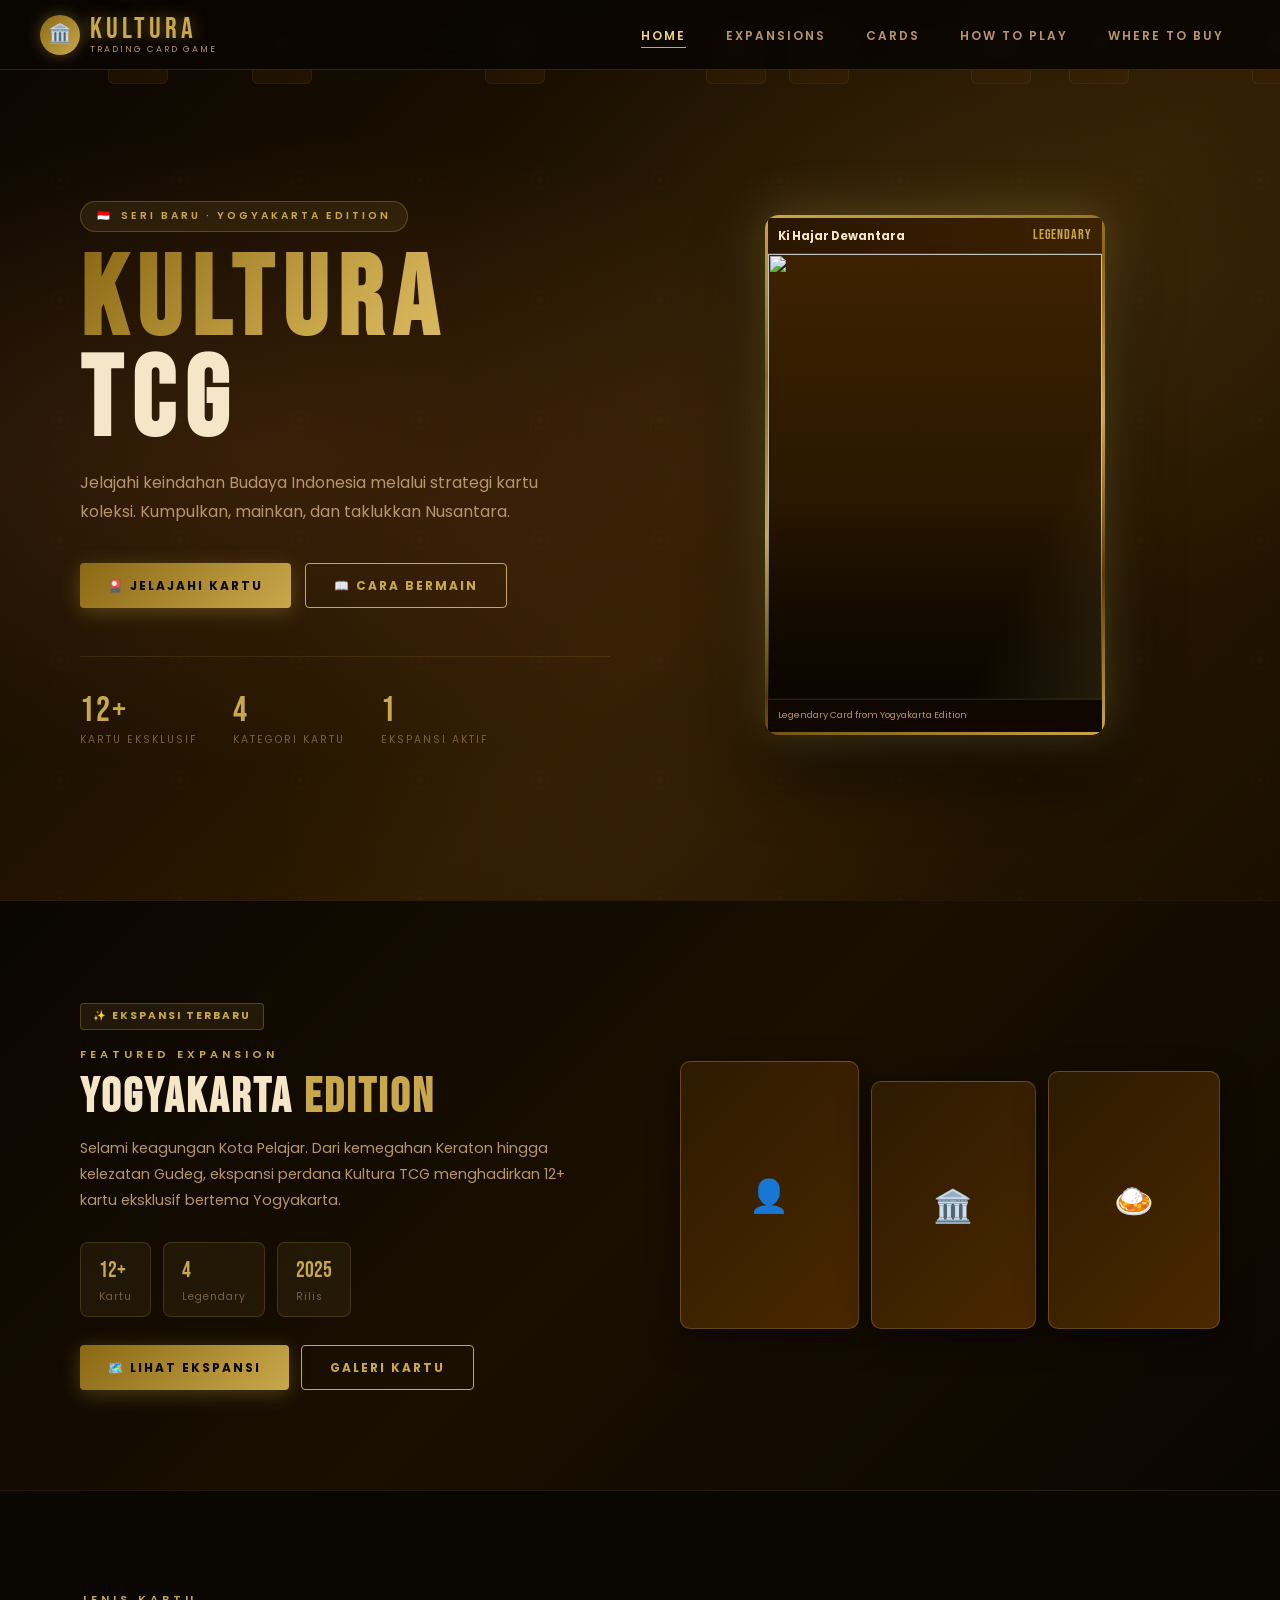
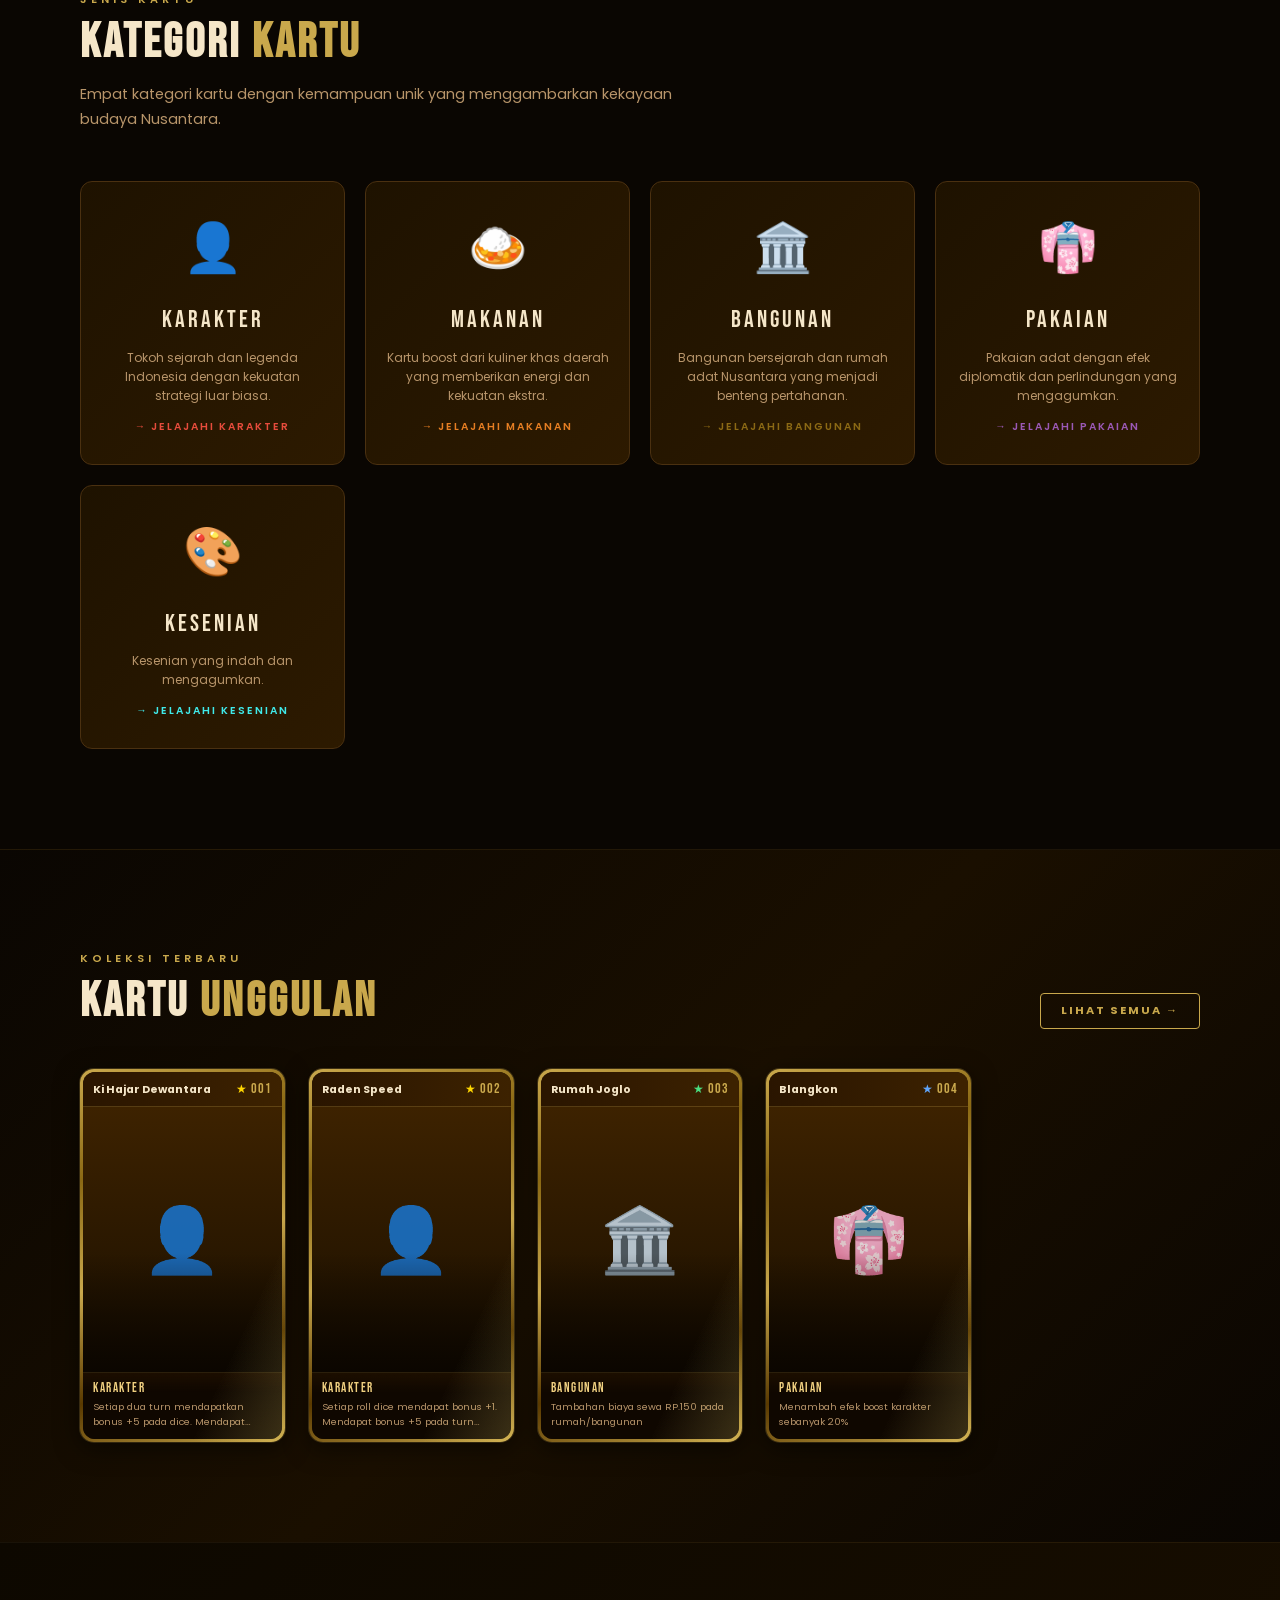
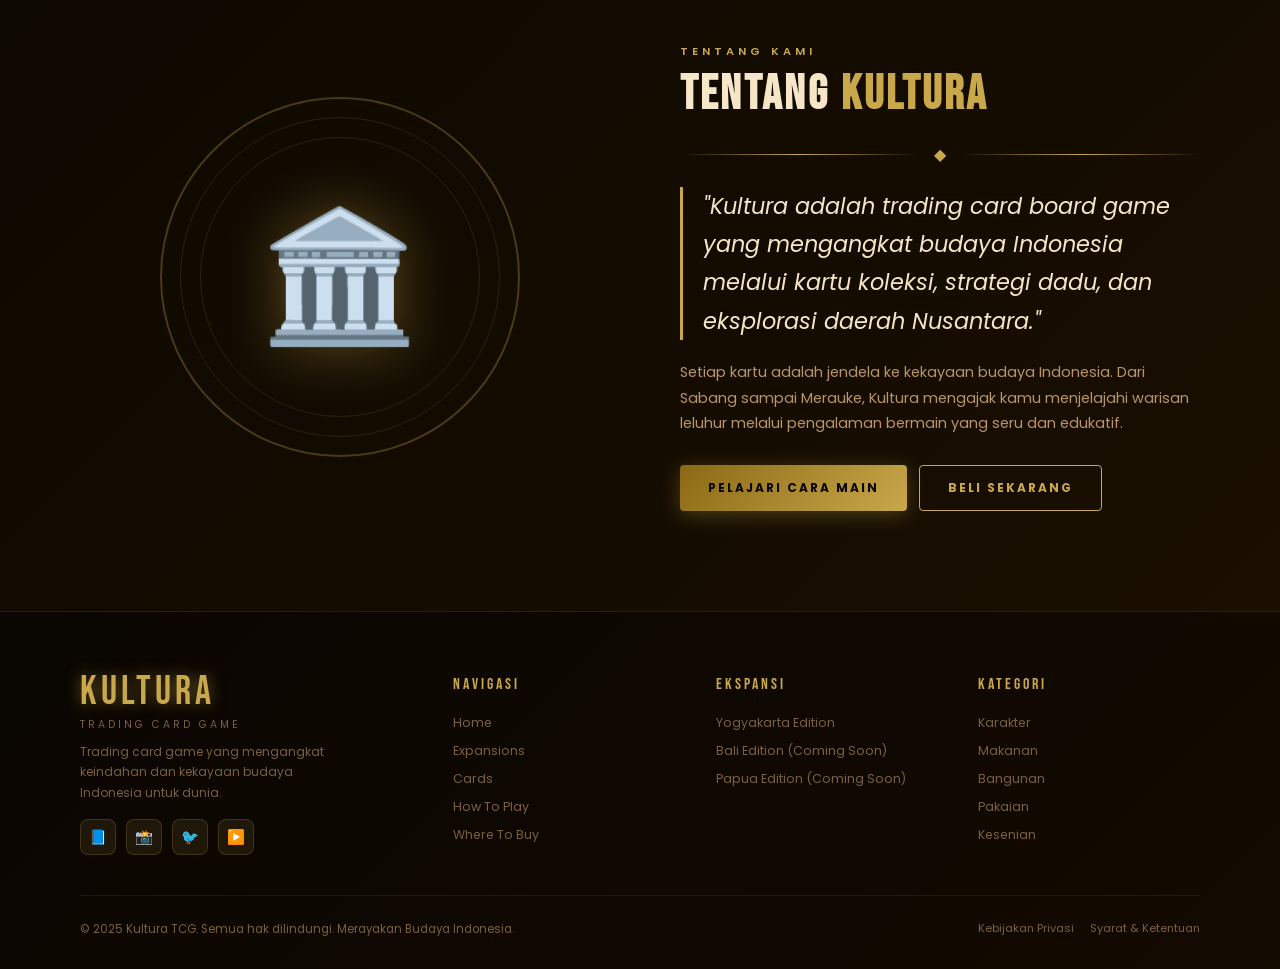
==== index.html @ 32714355 "Add files via upload" ====
<!DOCTYPE html>
<html lang="id">
<head>
  <meta charset="UTF-8">
  <meta name="viewport" content="width=device-width, initial-scale=1.0">
  <title>Kultura TCG - Jelajahi Budaya Indonesia Melalui Kartu</title>
  <link rel="stylesheet" href="style.css">
  <link rel="preconnect" href="https://fonts.googleapis.com">
  <link href="https://fonts.googleapis.com/css2?family=Poppins:wght@300;400;500;600;700&family=Bebas+Neue&family=Cinzel:wght@400;600;700&display=swap" rel="stylesheet">
</head>
<body>

<!-- Loading Screen -->
<div id="loading-screen">
  <div class="loading-logo">KULTURA</div>
  <div class="loading-subtitle">Trading Card Game</div>
  <div class="loading-bar-wrap"><div class="loading-bar"></div></div>
</div>

<!-- Navbar -->
<nav class="navbar">
  <a href="index.html" class="nav-logo">
    <div class="nav-logo-icon">🏛️</div>
    <div>
      <div class="nav-logo-text">KULTURA</div>
      <div class="nav-logo-sub">Trading Card Game</div>
    </div>
  </a>
  <ul class="nav-links">
    <li><a href="index.html" class="nav-link">Home</a></li>
    <li><a href="expansions.html" class="nav-link">Expansions</a></li>
    <li><a href="cards.html" class="nav-link">Cards</a></li>
    <li><a href="how-to-play.html" class="nav-link">How To Play</a></li>
    <li><a href="where-to-buy.html" class="nav-link">Where To Buy</a></li>
  </ul>
  <button class="nav-hamburger" aria-label="Menu">
    <span></span><span></span><span></span>
  </button>
</nav>

<!-- Mobile Nav -->
<nav class="nav-mobile">
  <a href="index.html" class="nav-link">Home</a>
  <a href="expansions.html" class="nav-link">Expansions</a>
  <a href="cards.html" class="nav-link">Cards</a>
  <a href="how-to-play.html" class="nav-link">How To Play</a>
  <a href="where-to-buy.html" class="nav-link">Where To Buy</a>
</nav>

<!-- ═══════════════════════════════ -->
<!-- HERO SECTION -->
<!-- ═══════════════════════════════ -->
<section class="hero">
  <div class="hero-bg">
    <div class="hero-bg-gradient"></div>
    <div class="hero-batik-overlay"></div>
    <div class="hero-particles"></div>
    <div class="floating-cards"></div>
  </div>

  <div class="hero-content">
    <!-- Left -->
    <div class="hero-left">
      <div class="hero-eyebrow">
        <span>🇮🇩</span> Seri Baru · Yogyakarta Edition
      </div>
      <h1 class="hero-title">
        <span class="highlight">KULTURA</span>
        TCG
      </h1>
      <p class="hero-subtitle">
        Jelajahi keindahan Budaya Indonesia melalui strategi kartu koleksi. Kumpulkan, mainkan, dan taklukkan Nusantara.
      </p>
      <div class="hero-buttons">
        <a href="cards.html" class="btn btn-primary">🎴 Jelajahi Kartu</a>
        <a href="how-to-play.html" class="btn btn-outline">📖 Cara Bermain</a>
      </div>
      <div class="hero-stats">
        <div>
          <div class="hero-stat-num">12+</div>
          <div class="hero-stat-label">Kartu Eksklusif</div>
        </div>
        <div>
          <div class="hero-stat-num">4</div>
          <div class="hero-stat-label">Kategori Kartu</div>
        </div>
        <div>
          <div class="hero-stat-num">1</div>
          <div class="hero-stat-label">Ekspansi Aktif</div>
        </div>
      </div>
    </div>

    <!-- Right - Featured Card -->
    <div class="hero-right">
      <div class="hero-card-showcase">
        <div class="hero-card-glow"></div>
        <div class="hero-card">
          <div class="hero-card-header">
            <span class="hero-card-name">Ki Hajar Dewantara</span>
            <span class="hero-card-rarity">Legendary</span>
          </div>
          <div class="hero-card-art">
            <img src="../assets/images/kihajar.png" alt="">
            <div class="holo-shine"></div>
          </div>
          <div class="hero-card-footer">
            <div class="hero-card-effect">Legendary Card from Yogyakarta Edition</div>
          </div>
        </div>
      </div>
    </div>
  </div>
</section>

<!-- ═══════════════════════════════ -->
<!-- FEATURED EXPANSION -->
<!-- ═══════════════════════════════ -->
<section class="section-full expansion-showcase">
  <div class="section-inner">
    <div class="expansion-inner">
      <div class="reveal">
        <div class="expansion-badge">✨ Ekspansi Terbaru</div>
        <div class="section-label">Featured Expansion</div>
        <h2 class="section-title">Yogyakarta <span>Edition</span></h2>
        <p class="section-desc">
          Selami keagungan Kota Pelajar. Dari kemegahan Keraton hingga kelezatan Gudeg, ekspansi perdana Kultura TCG menghadirkan 12+ kartu eksklusif bertema Yogyakarta.
        </p>
        <div style="display:flex;gap:12px;margin-top:28px;flex-wrap:wrap;">
          <div style="background:rgba(201,168,76,0.08);border:1px solid rgba(201,168,76,0.2);border-radius:8px;padding:10px 18px;">
            <div style="font-size:1.4rem;font-family:'Bebas Neue',sans-serif;color:var(--gold);">12+</div>
            <div style="font-size:0.65rem;color:var(--text-muted);letter-spacing:1px">Kartu</div>
          </div>
          <div style="background:rgba(201,168,76,0.08);border:1px solid rgba(201,168,76,0.2);border-radius:8px;padding:10px 18px;">
            <div style="font-size:1.4rem;font-family:'Bebas Neue',sans-serif;color:var(--gold);">4</div>
            <div style="font-size:0.65rem;color:var(--text-muted);letter-spacing:1px">Legendary</div>
          </div>
          <div style="background:rgba(201,168,76,0.08);border:1px solid rgba(201,168,76,0.2);border-radius:8px;padding:10px 18px;">
            <div style="font-size:1.4rem;font-family:'Bebas Neue',sans-serif;color:var(--gold);">2025</div>
            <div style="font-size:0.65rem;color:var(--text-muted);letter-spacing:1px">Rilis</div>
          </div>
        </div>
        <div style="margin-top:28px;display:flex;gap:12px;">
          <a href="expansion-detail.html" class="btn btn-primary">🗺️ Lihat Ekspansi</a>
          <a href="cards.html" class="btn btn-outline">Galeri Kartu</a>
        </div>
      </div>

      <div class="expansion-preview reveal reveal-delay-2">
        <a href="card.html?id=KLT-YOG-001" class="exp-preview-card">👤</a>
        <a href="card.html?id=KLT-YOG-003" class="exp-preview-card">🏛️</a>
        <a href="card.html?id=KLT-YOG-002" class="exp-preview-card">🍛</a>
      </div>
    </div>
  </div>
</section>

<!-- ═══════════════════════════════ -->
<!-- CARD CATEGORIES -->
<!-- ═══════════════════════════════ -->
<section class="section">
  <div class="reveal">
    <div class="section-label">Jenis Kartu</div>
    <h2 class="section-title">Kategori <span>Kartu</span></h2>
    <p class="section-desc">Empat kategori kartu dengan kemampuan unik yang menggambarkan kekayaan budaya Nusantara.</p>
  </div>

  <div style="margin-top:48px;" class="categories-grid">
    <div class="category-card reveal reveal-delay-1" data-cat="Karakter">
      <span class="category-icon">👤</span>
      <div class="category-name">Karakter</div>
      <p class="category-desc">Tokoh sejarah dan legenda Indonesia dengan kekuatan strategi luar biasa.</p>
      <div class="category-count">→ Jelajahi Karakter</div>
    </div>
    <div class="category-card reveal reveal-delay-2" data-cat="Makanan">
      <span class="category-icon">🍛</span>
      <div class="category-name">Makanan</div>
      <p class="category-desc">Kartu boost dari kuliner khas daerah yang memberikan energi dan kekuatan ekstra.</p>
      <div class="category-count">→ Jelajahi Makanan</div>
    </div>
    <div class="category-card reveal reveal-delay-3" data-cat="Bangunan">
      <span class="category-icon">🏛️</span>
      <div class="category-name">Bangunan</div>
      <p class="category-desc">Bangunan bersejarah dan rumah adat Nusantara yang menjadi benteng pertahanan.</p>
      <div class="category-count">→ Jelajahi Bangunan</div>
    </div>
    <div class="category-card reveal reveal-delay-4" data-cat="Pakaian">
      <span class="category-icon">👘</span>
      <div class="category-name">Pakaian</div>
      <p class="category-desc">Pakaian adat dengan efek diplomatik dan perlindungan yang mengagumkan.</p>
      <div class="category-count">→ Jelajahi Pakaian</div>
    </div>
    <div class="category-card reveal reveal-delay-5" data-cat="Kesenian">
      <span class="category-icon">🎨</span>
      <div class="category-name">Kesenian</div>
      <p class="category-desc">Kesenian yang indah dan mengagumkan.</p>
      <div class="category-count">→ Jelajahi Kesenian</div>
    </div>
  </div>
</section>

<!-- ═══════════════════════════════ -->
<!-- PREVIEW CARDS -->
<!-- ═══════════════════════════════ -->
<section class="section-full" style="background:linear-gradient(135deg,#0A0602,#1A0F00,#0A0602);border-top:1px solid rgba(201,168,76,0.08);border-bottom:1px solid rgba(201,168,76,0.08);">
  <div class="section-inner">
    <div style="display:flex;justify-content:space-between;align-items:flex-end;margin-bottom:40px;">
      <div class="reveal">
        <div class="section-label">Koleksi Terbaru</div>
        <h2 class="section-title">Kartu <span>Unggulan</span></h2>
      </div>
      <a href="cards.html" class="btn btn-outline btn-sm reveal">Lihat Semua →</a>
    </div>
    <div id="home-preview-grid" class="cards-grid"></div>
  </div>
</section>

<!-- ═══════════════════════════════ -->
<!-- ABOUT KULTURA -->
<!-- ═══════════════════════════════ -->
<section class="section-full about-section">
  <div class="section-inner">
    <div class="about-inner">
      <div class="about-ornament reveal">
        <div class="ornament-frame">
          <div class="ornament-inner">🏛️</div>
        </div>
      </div>

      <div class="reveal reveal-delay-1">
        <div class="section-label">Tentang Kami</div>
        <h2 class="section-title">Tentang <span>Kultura</span></h2>
        <div class="gold-divider"><span class="gold-divider-icon">◆</span></div>
        <blockquote class="about-quote">
          "Kultura adalah trading card board game yang mengangkat budaya Indonesia melalui kartu koleksi, strategi dadu, dan eksplorasi daerah Nusantara."
        </blockquote>
        <p class="section-desc" style="margin-top:16px;">
          Setiap kartu adalah jendela ke kekayaan budaya Indonesia. Dari Sabang sampai Merauke, Kultura mengajak kamu menjelajahi warisan leluhur melalui pengalaman bermain yang seru dan edukatif.
        </p>
        <div style="margin-top:28px;display:flex;gap:12px;flex-wrap:wrap;">
          <a href="how-to-play.html" class="btn btn-primary">Pelajari Cara Main</a>
          <a href="where-to-buy.html" class="btn btn-outline">Beli Sekarang</a>
        </div>
      </div>
    </div>
  </div>
</section>

<!-- ═══════════════════════════════ -->
<!-- FOOTER -->
<!-- ═══════════════════════════════ -->
<footer class="footer">
  <div class="footer-grid">
    <div class="footer-brand">
      <div class="nav-logo-text">KULTURA</div>
      <div class="nav-logo-sub" style="letter-spacing:3px;color:var(--text-muted);font-size:0.65rem;">Trading Card Game</div>
      <p class="footer-tagline">Trading card game yang mengangkat keindahan dan kekayaan budaya Indonesia untuk dunia.</p>
      <div class="footer-social">
        <div class="social-btn">📘</div>
        <div class="social-btn">📸</div>
        <div class="social-btn">🐦</div>
        <div class="social-btn">▶️</div>
      </div>
    </div>

    <div>
      <div class="footer-col-title">Navigasi</div>
      <div class="footer-links">
        <a href="index.html">Home</a>
        <a href="expansions.html">Expansions</a>
        <a href="cards.html">Cards</a>
        <a href="how-to-play.html">How To Play</a>
        <a href="where-to-buy.html">Where To Buy</a>
      </div>
    </div>

    <div>
      <div class="footer-col-title">Ekspansi</div>
      <div class="footer-links">
        <a href="expansion-detail.html">Yogyakarta Edition</a>
        <a href="#">Bali Edition (Coming Soon)</a>
        <a href="#">Papua Edition (Coming Soon)</a>
      </div>
    </div>

    <div>
      <div class="footer-col-title">Kategori</div>
      <div class="footer-links">
        <a href="cards.html?cat=Karakter">Karakter</a>
        <a href="cards.html?cat=Makanan">Makanan</a>
        <a href="cards.html?cat=Bangunan">Bangunan</a>
        <a href="cards.html?cat=Pakaian">Pakaian</a>
        <a href="cards.html?cat=Kesenian">Kesenian</a>
      </div>
    </div>
  </div>

  <div class="footer-bottom">
    <span>© 2025 Kultura TCG. Semua hak dilindungi. Merayakan Budaya Indonesia.</span>
    <span style="display:flex;gap:16px;">
      <a href="#" style="color:var(--text-muted);font-size:0.7rem;">Kebijakan Privasi</a>
      <a href="#" style="color:var(--text-muted);font-size:0.7rem;">Syarat & Ketentuan</a>
    </span>
  </div>
</footer>

<script src="script.js"></script>
</body>
</html>
---- style.css ----
/* =============================================
   KULTURA TCG - Main Stylesheet
   Indonesian Cultural Trading Card Game
   ============================================= */

@import url('https://fonts.googleapis.com/css2?family=Poppins:wght@300;400;500;600;700&family=Bebas+Neue&family=Cinzel:wght@400;600;700&display=swap');

/* ── CSS Variables ── */
:root {
  --gold: #C9A84C;
  --gold-light: #F0D080;
  --gold-dark: #8B6914;
  --brown-dark: #1A0F00;
  --brown-mid: #2D1A00;
  --brown-warm: #3D2200;
  --orange-warm: #E07B39;
  --orange-glow: #FF9A3C;
  --beige: #F5E6C8;
  --beige-dark: #C8A87A;
  --black: #0A0602;
  --bronze: #8C5E2A;
  --text-primary: #F5E6C8;
  --text-secondary: #B8956A;
  --text-muted: #7A6040;
  --card-bg: #1E1200;
  --card-border: #4A3010;
  --rarity-legendary: #FFD700;
  --rarity-epic: #9B59B6;
  --rarity-rare: #3498DB;
  --rarity-uncommon: #2ECC71;
  --rarity-common: #95A5A6;
  --cat-karakter: #E74C3C;
  --cat-makanan: #E67E22;
  --cat-bangunan: #8B6914;
  --cat-pakaian: #9B59B6;
  --cat-kesenian: rgb(64, 235, 235);
  --navbar-height: 70px;
  --transition: 0.3s cubic-bezier(0.4, 0, 0.2, 1);
  --glow-gold: 0 0 20px rgba(201, 168, 76, 0.4), 0 0 40px rgba(201, 168, 76, 0.2);
  --shadow-deep: 0 20px 60px rgba(0, 0, 0, 0.8);
}

/* ── Reset & Base ── */
*, *::before, *::after { box-sizing: border-box; margin: 0; padding: 0; }

html {
  scroll-behavior: smooth;
  font-size: 16px;
}

body {
  font-family: 'Poppins', sans-serif;
  background-color: var(--black);
  color: var(--text-primary);
  overflow-x: hidden;
  line-height: 1.6;
}

body::before {
  content: '';
  position: fixed;
  top: 0; left: 0; right: 0; bottom: 0;
  background-image: url("data:image/svg+xml,%3Csvg xmlns='http://www.w3.org/2000/svg' width='80' height='80'%3E%3Cpath d='M0 40 Q20 20 40 40 Q60 60 80 40' fill='none' stroke='%234A3010' stroke-width='0.5' opacity='0.3'/%3E%3Cpath d='M0 0 Q20 20 40 0 Q60 -20 80 0' fill='none' stroke='%234A3010' stroke-width='0.5' opacity='0.3'/%3E%3Ccircle cx='40' cy='40' r='3' fill='%234A3010' opacity='0.2'/%3E%3Ccircle cx='0' cy='0' r='2' fill='%234A3010' opacity='0.2'/%3E%3Ccircle cx='80' cy='80' r='2' fill='%234A3010' opacity='0.2'/%3E%3C/svg%3E");
  pointer-events: none;
  z-index: 0;
  opacity: 0.4;
}

a { text-decoration: none; color: inherit; }
img { max-width: 100%; display: block; }
button { cursor: pointer; border: none; background: none; font-family: 'Poppins', sans-serif; }
ul { list-style: none; }

/* ── Loading Screen ── */
#loading-screen {
  position: fixed;
  top: 0; left: 0; width: 100%; height: 100%;
  background: var(--black);
  display: flex;
  flex-direction: column;
  align-items: center;
  justify-content: center;
  z-index: 9999;
  transition: opacity 0.5s ease, visibility 0.5s ease;
}

#loading-screen.hidden {
  opacity: 0;
  visibility: hidden;
}

.loading-logo {
  font-family: 'Bebas Neue', sans-serif;
  font-size: 4rem;
  color: var(--gold);
  letter-spacing: 8px;
  text-shadow: var(--glow-gold);
  animation: pulse-glow 1.5s ease-in-out infinite;
}

.loading-subtitle {
  font-size: 0.8rem;
  color: var(--text-secondary);
  letter-spacing: 4px;
  text-transform: uppercase;
  margin-top: 8px;
}

.loading-bar-wrap {
  width: 300px;
  height: 3px;
  background: var(--brown-warm);
  border-radius: 2px;
  margin-top: 30px;
  overflow: hidden;
}

.loading-bar {
  height: 100%;
  background: linear-gradient(90deg, var(--gold-dark), var(--gold), var(--gold-light));
  border-radius: 2px;
  animation: loading-fill 1.8s ease-out forwards;
}

@keyframes loading-fill {
  from { width: 0%; }
  to { width: 100%; }
}

@keyframes pulse-glow {
  0%, 100% { text-shadow: 0 0 20px rgba(201,168,76,0.4), 0 0 40px rgba(201,168,76,0.2); }
  50% { text-shadow: 0 0 30px rgba(201,168,76,0.7), 0 0 60px rgba(201,168,76,0.4), 0 0 80px rgba(201,168,76,0.2); }
}

/* ── Navbar ── */
.navbar {
  position: fixed;
  top: 0; left: 0; right: 0;
  height: var(--navbar-height);
  background: rgba(10, 6, 2, 0.92);
  backdrop-filter: blur(12px);
  -webkit-backdrop-filter: blur(12px);
  border-bottom: 1px solid rgba(201, 168, 76, 0.2);
  z-index: 1000;
  display: flex;
  align-items: center;
  justify-content: space-between;
  padding: 0 40px;
  transition: var(--transition);
}

.navbar.scrolled {
  background: rgba(10, 6, 2, 0.98);
  border-bottom-color: rgba(201, 168, 76, 0.4);
  box-shadow: 0 4px 30px rgba(0,0,0,0.5);
}

.nav-logo {
  display: flex;
  align-items: center;
  gap: 10px;
  text-decoration: none;
}

.nav-logo-text {
  font-family: 'Bebas Neue', sans-serif;
  font-size: 1.8rem;
  color: var(--gold);
  letter-spacing: 4px;
  text-shadow: 0 0 15px rgba(201,168,76,0.5);
  line-height: 1;
}

.nav-logo-sub {
  font-size: 0.55rem;
  color: var(--text-secondary);
  letter-spacing: 2px;
  text-transform: uppercase;
  line-height: 1;
}

.nav-logo-icon {
  width: 40px;
  height: 40px;
  background: linear-gradient(135deg, var(--gold-dark), var(--gold));
  border-radius: 50%;
  display: flex;
  align-items: center;
  justify-content: center;
  font-size: 1.2rem;
  box-shadow: 0 0 15px rgba(201,168,76,0.4);
}

.nav-links {
  display: flex;
  align-items: center;
  gap: 8px;
}

.nav-link {
  position: relative;
  padding: 8px 16px;
  font-size: 0.75rem;
  font-weight: 600;
  letter-spacing: 2px;
  text-transform: uppercase;
  color: var(--text-secondary);
  transition: color var(--transition);
  border-radius: 4px;
}

.nav-link::after {
  content: '';
  position: absolute;
  bottom: 4px;
  left: 16px;
  right: 16px;
  height: 1px;
  background: var(--gold);
  transform: scaleX(0);
  transition: transform var(--transition);
}

.nav-link:hover,
.nav-link.active {
  color: var(--gold-light);
}

.nav-link:hover::after,
.nav-link.active::after {
  transform: scaleX(1);
}

.nav-hamburger {
  display: none;
  flex-direction: column;
  gap: 5px;
  padding: 8px;
  cursor: pointer;
}

.nav-hamburger span {
  display: block;
  width: 24px;
  height: 2px;
  background: var(--gold);
  border-radius: 2px;
  transition: var(--transition);
}

.nav-hamburger.active span:nth-child(1) { transform: rotate(45deg) translate(5px, 5px); }
.nav-hamburger.active span:nth-child(2) { opacity: 0; transform: scaleX(0); }
.nav-hamburger.active span:nth-child(3) { transform: rotate(-45deg) translate(5px, -5px); }

.nav-mobile {
  display: none;
  position: fixed;
  top: var(--navbar-height);
  left: 0; right: 0;
  background: rgba(10, 6, 2, 0.98);
  border-bottom: 1px solid rgba(201,168,76,0.2);
  padding: 20px;
  flex-direction: column;
  gap: 4px;
  z-index: 999;
  transform: translateY(-10px);
  opacity: 0;
  transition: all 0.3s ease;
}

.nav-mobile.open {
  display: flex;
  transform: translateY(0);
  opacity: 1;
}

.nav-mobile .nav-link {
  padding: 12px 16px;
  font-size: 0.85rem;
  border-radius: 6px;
  border: 1px solid transparent;
}

.nav-mobile .nav-link:hover {
  background: rgba(201,168,76,0.1);
  border-color: rgba(201,168,76,0.2);
}

/* ── Gold Divider ── */
.gold-divider {
  display: flex;
  align-items: center;
  gap: 16px;
  margin: 20px 0;
}

.gold-divider::before,
.gold-divider::after {
  content: '';
  flex: 1;
  height: 1px;
  background: linear-gradient(90deg, transparent, var(--gold), transparent);
}

.gold-divider-icon {
  color: var(--gold);
  font-size: 1rem;
}

/* ── Section Titles ── */
.section-label {
  font-size: 0.7rem;
  font-weight: 600;
  letter-spacing: 4px;
  text-transform: uppercase;
  color: var(--gold);
  margin-bottom: 8px;
}

.section-title {
  font-family: 'Bebas Neue', sans-serif;
  font-size: 3rem;
  letter-spacing: 3px;
  color: var(--beige);
  line-height: 1.1;
}

.section-title span { color: var(--gold); }

.section-desc {
  font-size: 0.9rem;
  color: var(--text-secondary);
  max-width: 600px;
  margin-top: 12px;
  line-height: 1.8;
}

/* ── Buttons ── */
.btn {
  display: inline-flex;
  align-items: center;
  gap: 8px;
  padding: 12px 28px;
  font-size: 0.75rem;
  font-weight: 700;
  letter-spacing: 2px;
  text-transform: uppercase;
  border-radius: 4px;
  transition: all var(--transition);
  position: relative;
  overflow: hidden;
}

.btn::before {
  content: '';
  position: absolute;
  top: 0; left: -100%;
  width: 100%; height: 100%;
  background: linear-gradient(90deg, transparent, rgba(255,255,255,0.1), transparent);
  transition: left 0.4s ease;
}

.btn:hover::before { left: 100%; }

.btn-primary {
  background: linear-gradient(135deg, var(--gold-dark), var(--gold));
  color: var(--black);
  box-shadow: 0 4px 20px rgba(201,168,76,0.3);
}

.btn-primary:hover {
  transform: translateY(-2px);
  box-shadow: 0 8px 30px rgba(201,168,76,0.5);
  background: linear-gradient(135deg, var(--gold), var(--gold-light));
}

.btn-outline {
  background: transparent;
  color: var(--gold);
  border: 1px solid var(--gold);
}

.btn-outline:hover {
  background: rgba(201,168,76,0.1);
  transform: translateY(-2px);
  box-shadow: 0 4px 20px rgba(201,168,76,0.2);
}

.btn-sm {
  padding: 8px 20px;
  font-size: 0.7rem;
}

/* ── Hero Section ── */
.hero {
  position: relative;
  min-height: 100vh;
  display: flex;
  align-items: center;
  overflow: hidden;
  background: linear-gradient(135deg, #0A0602 0%, #1A0F00 30%, #2D1A00 60%, #1A0F00 100%);
}

.hero-bg {
  position: absolute;
  inset: 0;
  overflow: hidden;
}

.hero-bg-gradient {
  position: absolute;
  inset: 0;
  background:
    radial-gradient(ellipse at 20% 50%, rgba(224,123,57,0.15) 0%, transparent 50%),
    radial-gradient(ellipse at 80% 30%, rgba(201,168,76,0.1) 0%, transparent 40%),
    radial-gradient(ellipse at 50% 90%, rgba(140,94,42,0.1) 0%, transparent 40%);
}

.hero-particles {
  position: absolute;
  inset: 0;
  overflow: hidden;
}

.particle {
  position: absolute;
  width: 2px;
  height: 2px;
  background: var(--gold);
  border-radius: 50%;
  opacity: 0;
  animation: particle-float linear infinite;
}

@keyframes particle-float {
  0% { transform: translateY(100vh) scale(0); opacity: 0; }
  10% { opacity: 0.8; }
  90% { opacity: 0.3; }
  100% { transform: translateY(-20px) scale(1); opacity: 0; }
}

.hero-batik-overlay {
  position: absolute;
  inset: 0;
  background-image: url("data:image/svg+xml,%3Csvg xmlns='http://www.w3.org/2000/svg' width='120' height='120'%3E%3Cpath d='M60 10 Q80 30 60 50 Q40 70 60 90 Q80 110 60 110' fill='none' stroke='%23C9A84C' stroke-width='0.3' opacity='0.08'/%3E%3Cpath d='M10 60 Q30 40 50 60 Q70 80 90 60 Q110 40 110 60' fill='none' stroke='%23C9A84C' stroke-width='0.3' opacity='0.08'/%3E%3Ccircle cx='60' cy='60' r='8' fill='none' stroke='%23C9A84C' stroke-width='0.3' opacity='0.1'/%3E%3Ccircle cx='60' cy='60' r='3' fill='%23C9A84C' opacity='0.06'/%3E%3Cpath d='M20 20 L40 20 L40 40 L20 40 Z' fill='none' stroke='%23C9A84C' stroke-width='0.2' opacity='0.05' transform='rotate(45 30 30)'/%3E%3C/svg%3E");
  opacity: 0.5;
}

.hero-content {
  position: relative;
  z-index: 2;
  padding: calc(var(--navbar-height) + 60px) 80px 80px;
  display: grid;
  grid-template-columns: 1fr 1fr;
  gap: 60px;
  align-items: center;
  width: 100%;
  max-width: 1400px;
  margin: 0 auto;
}

.hero-left {}

.hero-eyebrow {
  display: inline-flex;
  align-items: center;
  gap: 8px;
  background: rgba(201,168,76,0.1);
  border: 1px solid rgba(201,168,76,0.3);
  border-radius: 20px;
  padding: 6px 16px;
  font-size: 0.65rem;
  font-weight: 600;
  letter-spacing: 3px;
  text-transform: uppercase;
  color: var(--gold);
  margin-bottom: 20px;
  animation: fade-up 0.8s ease both;
}

.hero-title {
  font-family: 'Bebas Neue', sans-serif;
  font-size: 7rem;
  letter-spacing: 10px;
  line-height: 0.9;
  color: var(--beige);
  margin-bottom: 16px;
  animation: fade-up 0.8s ease 0.1s both;
}

.hero-title .highlight {
  display: block;
  background: linear-gradient(135deg, var(--gold-dark), var(--gold), var(--gold-light));
  -webkit-background-clip: text;
  -webkit-text-fill-color: transparent;
  background-clip: text;
  text-shadow: none;
}

.hero-subtitle {
  font-size: 1rem;
  color: var(--text-secondary);
  max-width: 480px;
  margin-bottom: 36px;
  line-height: 1.8;
  animation: fade-up 0.8s ease 0.2s both;
}

.hero-buttons {
  display: flex;
  gap: 14px;
  flex-wrap: wrap;
  animation: fade-up 0.8s ease 0.3s both;
}

.hero-stats {
  display: flex;
  gap: 36px;
  margin-top: 48px;
  padding-top: 36px;
  border-top: 1px solid rgba(201,168,76,0.15);
  animation: fade-up 0.8s ease 0.4s both;
}

.hero-stat-num {
  font-family: 'Bebas Neue', sans-serif;
  font-size: 2.2rem;
  color: var(--gold);
  letter-spacing: 2px;
  line-height: 1;
}

.hero-stat-label {
  font-size: 0.65rem;
  color: var(--text-muted);
  letter-spacing: 2px;
  text-transform: uppercase;
  margin-top: 4px;
}

.hero-right {
  display: flex;
  justify-content: center;
  align-items: center;
  position: relative;
  animation: fade-in 1s ease 0.5s both;
}

/* Featured Card Display */
.hero-card-showcase {
  position: relative;
  display: flex;
  justify-content: center;
  align-items: center;
}

.hero-card-glow {
  position: absolute;
  width: 300px;
  height: 420px;
  background: radial-gradient(ellipse, rgba(201,168,76,0.3) 0%, transparent 70%);
  filter: blur(30px);
  animation: glow-pulse 3s ease-in-out infinite;
}

@keyframes glow-pulse {
  0%, 100% { opacity: 0.5; transform: scale(1); }
  50% { opacity: 1; transform: scale(1.1); }
}

/* ── Hero Featured Card (real card style) ── */
.hero-card {
  width: 340px;
  border-radius: 14px;
  /* Gold border frame via gradient padding */
  background: linear-gradient(160deg, #C9A84C, #8B6914, #C9A84C, #5A3A00, #C9A84C);
  padding: 3px;
  box-shadow: 0 0 50px rgba(201,168,76,0.35), 0 30px 70px rgba(0,0,0,0.85);
  cursor: pointer;
  transform-style: preserve-3d;
  animation: float-card 4s ease-in-out infinite;
  position: relative;
  overflow: hidden;
}

.hero-card-inner {
  border-radius: 12px;
  overflow: hidden;
  display: flex;
  flex-direction: column;
  background: #1C0E00;
}

@keyframes float-card {
  0%, 100% { transform: translateY(0) rotate(-2deg); }
  50% { transform: translateY(-15px) rotate(2deg); }
}

.hero-card:hover {
  animation: none;
  box-shadow: 0 0 70px rgba(201,168,76,0.55), 0 30px 80px rgba(0,0,0,0.9);
}

.hero-card-header {
  display: flex;
  align-items: center;
  justify-content: space-between;
  padding: 7px 10px 6px;
  background: linear-gradient(90deg, #2A1500, #3D2200);
  border-bottom: 1px solid rgba(201,168,76,0.25);
  gap: 6px;
}

.hero-card-name {
  font-family: 'Poppins', sans-serif;
  font-size: 0.72rem;
  font-weight: 700;
  color: var(--beige);
  white-space: nowrap;
  overflow: hidden;
  text-overflow: ellipsis;
}

.hero-card-rarity {
  display: flex;
  align-items: center;
  gap: 3px;
  font-family: 'Bebas Neue', sans-serif;
  font-size: 0.85rem;
  letter-spacing: 1px;
  color: var(--gold);
  white-space: nowrap;
  flex-shrink: 0;
}

.hero-card-art {
  position: relative;
  width: 100%;
  aspect-ratio: 3/4;
  overflow: hidden;
  background: linear-gradient(180deg, #3D2200, #1A0F00);
  flex-shrink: 0;
}

.hero-card-art img {
  width: 100%;
  height: 100%;
  object-fit: cover;
  object-position: top center;
  display: block;
}

.hero-card-art-emoji {
  position: absolute;
  inset: 0;
  display: flex;
  align-items: center;
  justify-content: center;
  font-size: 5rem;
}

.hero-card-art::after {
  content: '';
  position: absolute;
  bottom: 0; left: 0; right: 0;
  height: 45%;
  background: linear-gradient(0deg, rgba(10,5,0,0.95) 0%, transparent 100%);
  pointer-events: none;
}

.hero-card-footer {
  padding: 8px 10px 10px;
  background: #0F0700;
  border-top: 1px solid rgba(201,168,76,0.15);
}

.hero-card-ability-title {
  font-family: 'Bebas Neue', sans-serif;
  font-size: 0.82rem;
  letter-spacing: 1.5px;
  color: var(--gold-light);
  line-height: 1.2;
  margin-bottom: 3px;
}

.hero-card-effect {
  font-size: 0.58rem;
  color: var(--text-secondary);
  line-height: 1.5;
}

/* Holographic shine effect — on whole .hero-card */
.hero-card .holo-shine,
.card-item .holo-shine {
  position: absolute;
  inset: 0;
  border-radius: inherit;
  background: linear-gradient(
    115deg,
    transparent 30%,
    rgba(255,230,120,0.18) 48%,
    rgba(255,255,255,0.08) 52%,
    transparent 70%
  );
  background-size: 250% 250%;
  animation: holo-sweep 3.5s ease infinite;
  pointer-events: none;
  z-index: 5;
}

@keyframes holo-sweep {
  0%   { background-position: 200% 50%; }
  50%  { background-position: -50% 50%; }
  100% { background-position: 200% 50%; }
}

/* Floating cards background */
.floating-cards {
  position: absolute;
  inset: 0;
  pointer-events: none;
  overflow: hidden;
}

.float-card-mini {
  position: absolute;
  width: 60px;
  height: 84px;
  border-radius: 6px;
  background: linear-gradient(135deg, #2D1A00, #4A2800);
  border: 1px solid rgba(201,168,76,0.3);
  opacity: 0.3;
  animation: float-mini linear infinite;
}

@keyframes float-mini {
  0% { transform: translateY(110vh) rotate(var(--rot)); }
  100% { transform: translateY(-200px) rotate(calc(var(--rot) + 360deg)); }
}

/* ── Section Layout ── */
.section {
  position: relative;
  z-index: 1;
  padding: 100px 80px;
  max-width: 1400px;
  margin: 0 auto;
}

.section-full {
  position: relative;
  z-index: 1;
  padding: 100px 0;
}

.section-full .section-inner {
  max-width: 1400px;
  margin: 0 auto;
  padding: 0 80px;
}

/* ── Featured Expansion ── */
.expansion-showcase {
  background: linear-gradient(135deg, #0A0602, #1A0F00, #0A0602);
  border-top: 1px solid rgba(201,168,76,0.1);
  border-bottom: 1px solid rgba(201,168,76,0.1);
}

.expansion-inner {
  display: grid;
  grid-template-columns: 1fr 1fr;
  gap: 80px;
  align-items: center;
}

.expansion-badge {
  display: inline-flex;
  align-items: center;
  gap: 8px;
  background: rgba(201,168,76,0.1);
  border: 1px solid rgba(201,168,76,0.3);
  border-radius: 4px;
  padding: 4px 12px;
  font-size: 0.65rem;
  font-weight: 700;
  letter-spacing: 2px;
  text-transform: uppercase;
  color: var(--gold);
  margin-bottom: 16px;
}

.expansion-preview {
  position: relative;
  display: grid;
  grid-template-columns: repeat(3, 1fr);
  gap: 12px;
  transform: perspective(800px) rotateY(-10deg);
  transition: transform var(--transition);
}

.expansion-preview:hover {
  transform: perspective(800px) rotateY(-5deg);
}

.exp-preview-card {
  aspect-ratio: 2/3;
  border-radius: 10px;
  background: linear-gradient(135deg, #2D1A00, #4A2800);
  border: 1px solid rgba(201,168,76,0.3);
  display: flex;
  align-items: center;
  justify-content: center;
  font-size: 2rem;
  transition: transform var(--transition);
  box-shadow: 0 10px 30px rgba(0,0,0,0.5);
  cursor: pointer;
}

.exp-preview-card:hover {
  transform: translateY(-8px) scale(1.05);
  border-color: var(--gold);
  box-shadow: 0 20px 40px rgba(201,168,76,0.2);
}

.exp-preview-card:nth-child(2) { margin-top: 20px; }
.exp-preview-card:nth-child(3) { margin-top: 10px; }

/* ── Card Categories ── */
.categories-grid {
  display: grid;
  grid-template-columns: repeat(4, 1fr);
  gap: 20px;
}

.category-card {
  background: linear-gradient(135deg, #1E1200, #2D1A00);
  border: 1px solid var(--card-border);
  border-radius: 12px;
  padding: 28px 20px;
  text-align: center;
  cursor: pointer;
  transition: all var(--transition);
  position: relative;
  overflow: hidden;
}

.category-card::before {
  content: '';
  position: absolute;
  inset: 0;
  background: linear-gradient(135deg, var(--cat-color, var(--gold-dark)), transparent);
  opacity: 0;
  transition: opacity var(--transition);
}

.category-card:hover {
  transform: translateY(-6px);
  border-color: var(--cat-color, var(--gold));
  box-shadow: 0 20px 40px rgba(0,0,0,0.5), 0 0 30px rgba(var(--cat-rgb, 201,168,76), 0.2);
}

.category-card:hover::before { opacity: 0.1; }

.category-card[data-cat="Karakter"] { --cat-color: var(--cat-karakter); }
.category-card[data-cat="Makanan"] { --cat-color: var(--cat-makanan); }
.category-card[data-cat="Bangunan"] { --cat-color: var(--cat-bangunan); }
.category-card[data-cat="Pakaian"] { --cat-color: var(--cat-pakaian); }
.category-card[data-cat="Kesenian"] { --cat-color: var(--cat-kesenian); }

.category-icon {
  font-size: 3rem;
  margin-bottom: 14px;
  display: block;
}

.category-name {
  font-family: 'Bebas Neue', sans-serif;
  font-size: 1.5rem;
  letter-spacing: 3px;
  color: var(--beige);
  margin-bottom: 8px;
}

.category-desc {
  font-size: 0.75rem;
  color: var(--text-secondary);
  line-height: 1.6;
}

.category-count {
  margin-top: 14px;
  font-size: 0.65rem;
  font-weight: 600;
  letter-spacing: 2px;
  text-transform: uppercase;
  color: var(--cat-color, var(--gold));
}

/* ── About Section ── */
.about-section {
  background: linear-gradient(135deg, #0D0800, #1A0F00);
}

.about-inner {
  display: grid;
  grid-template-columns: 1fr 1fr;
  gap: 80px;
  align-items: center;
}

.about-ornament {
  position: relative;
  display: flex;
  justify-content: center;
}

.ornament-frame {
  width: 360px;
  height: 360px;
  border: 2px solid rgba(201,168,76,0.3);
  border-radius: 50%;
  display: flex;
  align-items: center;
  justify-content: center;
  position: relative;
}

.ornament-frame::before, .ornament-frame::after {
  content: '';
  position: absolute;
  border: 1px solid rgba(201,168,76,0.15);
  border-radius: 50%;
}

.ornament-frame::before { width: 280px; height: 280px; }
.ornament-frame::after { width: 320px; height: 320px; }

.ornament-inner {
  font-size: 8rem;
  filter: drop-shadow(0 0 30px rgba(201,168,76,0.4));
  animation: slow-rotate 20s linear infinite;
}

@keyframes slow-rotate {
  from { transform: rotate(0deg); }
  to { transform: rotate(360deg); }
}

.about-quote {
  font-size: 1.4rem;
  font-style: italic;
  color: var(--beige);
  line-height: 1.7;
  margin: 20px 0;
  padding-left: 20px;
  border-left: 3px solid var(--gold);
}

/* ── Cards Grid ── */
.cards-grid {
  display: grid;
  grid-template-columns: repeat(auto-fill, minmax(190px, 1fr));
  gap: 24px;
}

/* ══════════════════════════════════════════
   REAL CARD LAYOUT — matches physical card
   ══════════════════════════════════════════ */
.card-item {
  /* Gold outer border frame */
  background: linear-gradient(160deg, #C9A84C, #8B6914, #C9A84C, #5A3A00, #C9A84C);
  border-radius: 14px;
  padding: 3px;                        /* thickness of gold border */
  cursor: pointer;
  transition: all var(--transition);
  text-decoration: none;
  color: inherit;
  display: block;
  position: relative;
  overflow: hidden;
  box-shadow: 0 6px 24px rgba(0,0,0,0.55), 0 0 0 1px rgba(201,168,76,0.3);
}

/* Holo shimmer over entire card */
.card-item .card-holo {
  position: absolute;
  inset: 0;
  border-radius: 14px;
  background: linear-gradient(
    115deg,
    transparent 30%,
    rgba(255,230,120,0.18) 48%,
    rgba(255,255,255,0.08) 52%,
    transparent 70%
  );
  background-size: 250% 250%;
  animation: card-holo-idle 4s ease infinite;
  pointer-events: none;
  z-index: 4;
}

@keyframes card-holo-idle {
  0%   { background-position: 200% 50%; opacity: 0.4; }
  50%  { background-position: -50% 50%; opacity: 0.9; }
  100% { background-position: 200% 50%; opacity: 0.4; }
}

.card-item:hover {
  transform: translateY(-10px) scale(1.03);
  box-shadow: 0 24px 50px rgba(0,0,0,0.7), 0 0 30px rgba(201,168,76,0.35);
}

.card-item:hover .card-holo {
  animation: card-holo-hover 1.2s ease infinite;
}

@keyframes card-holo-hover {
  0%   { background-position: 200% 0%;   opacity: 1; }
  100% { background-position: -100% 100%; opacity: 0.6; }
}

/* Inner card body */
.card-inner {
  border-radius: 12px;
  overflow: hidden;
  display: flex;
  flex-direction: column;
  background: #1C0E00;
  position: relative;
  z-index: 1;
}

/* ── Card Header: name left, ★ + number right ── */
.card-header {
  display: flex;
  align-items: center;
  justify-content: space-between;
  padding: 7px 10px 6px;
  background: linear-gradient(90deg, #2A1500, #3D2200);
  border-bottom: 1px solid rgba(201,168,76,0.25);
  gap: 6px;
  flex-shrink: 0;
}

.card-header-name {
  font-family: 'Poppins', sans-serif;
  font-size: 0.68rem;
  font-weight: 700;
  color: var(--beige);
  white-space: nowrap;
  overflow: hidden;
  text-overflow: ellipsis;
  line-height: 1.2;
}

.card-header-num {
  display: flex;
  align-items: center;
  gap: 3px;
  flex-shrink: 0;
  font-family: 'Bebas Neue', sans-serif;
  font-size: 0.85rem;
  letter-spacing: 1px;
  color: var(--gold);
  white-space: nowrap;
}

.card-rarity-star {
  font-size: 0.75rem;
  line-height: 1;
}
.rarity-star-Legendary { color: #FFD700; }
.rarity-star-Epic      { color: #C084FC; }
.rarity-star-Rare      { color: #60A5FA; }
.rarity-star-Uncommon  { color: #4ADE80; }
.rarity-star-Common    { color: #9CA3AF; }

/* ── Card Art: full bleed portrait ── */
.card-art {
  position: relative;
  width: 100%;
  aspect-ratio: 3/4;
  overflow: hidden;
  background: linear-gradient(180deg, #3D2200, #1A0F00);
  flex-shrink: 0;
}

.card-art img {
  width: 100%;
  height: 100%;
  object-fit: cover;
  object-position: top center;
  display: block;
}

.card-art-emoji {
  position: absolute;
  inset: 0;
  display: flex;
  align-items: center;
  justify-content: center;
  font-size: 4rem;
  opacity: 0.85;
}

/* Gradient fade into footer */
.card-art::after {
  content: '';
  position: absolute;
  bottom: 0; left: 0; right: 0;
  height: 45%;
  background: linear-gradient(0deg, rgba(10,5,0,0.95) 0%, transparent 100%);
  pointer-events: none;
}

/* ── Card Footer: ability title + description ── */
.card-footer {
  background: linear-gradient(180deg, rgba(10,5,0,0.0) 0%, #0F0700 30%);
  padding: 8px 10px 10px;
  border-top: 1px solid rgba(201,168,76,0.15);
  flex-shrink: 0;
}

.card-ability-title {
  font-family: 'Bebas Neue', sans-serif;
  font-size: 0.82rem;
  letter-spacing: 1.5px;
  color: var(--gold-light);
  line-height: 1.2;
  margin-bottom: 3px;
  text-transform: uppercase;
}

.card-ability-desc {
  font-size: 0.6rem;
  color: var(--text-secondary);
  line-height: 1.5;
  display: -webkit-box;
  -webkit-line-clamp: 2;
  -webkit-box-orient: vertical;
  overflow: hidden;
}

/* ── Rarity / Category badges (kept for filter UI) ── */
.rarity-badge {
  font-size: 0.58rem;
  font-weight: 700;
  letter-spacing: 1px;
  text-transform: uppercase;
  padding: 2px 8px;
  border-radius: 10px;
  border: 1px solid currentColor;
}

.rarity-Legendary { color: var(--rarity-legendary); }
.rarity-Epic      { color: var(--rarity-epic); }
.rarity-Rare      { color: var(--rarity-rare); }
.rarity-Uncommon  { color: var(--rarity-uncommon); }
.rarity-Common    { color: var(--rarity-common); }

.cat-badge {
  font-size: 0.58rem;
  font-weight: 600;
  letter-spacing: 0.5px;
  text-transform: uppercase;
  color: var(--text-muted);
}

/* Legacy selectors kept for card-detail page */
.card-info  { padding: 14px; }
.card-id    { font-size: 0.6rem; color: var(--text-muted); letter-spacing: 1px; font-weight: 500; text-transform: uppercase; }
.card-name  { font-family: 'Bebas Neue', sans-serif; font-size: 1.1rem; letter-spacing: 1px; color: var(--beige); margin: 4px 0; }
.card-meta  { display: flex; align-items: center; justify-content: space-between; margin-top: 8px; }

/* ── Search & Filter Bar ── */
.filter-bar {
  background: rgba(26, 15, 0, 0.8);
  border: 1px solid rgba(201,168,76,0.15);
  border-radius: 12px;
  padding: 24px;
  margin-bottom: 40px;
  display: flex;
  flex-direction: column;
  gap: 16px;
}

.search-wrap {
  position: relative;
  max-width: 480px;
}

.search-wrap input {
  width: 100%;
  background: rgba(0,0,0,0.4);
  border: 1px solid rgba(201,168,76,0.2);
  border-radius: 8px;
  padding: 12px 16px 12px 44px;
  font-size: 0.85rem;
  color: var(--text-primary);
  font-family: 'Poppins', sans-serif;
  outline: none;
  transition: border-color var(--transition);
}

.search-wrap input:focus { border-color: var(--gold); }
.search-wrap input::placeholder { color: var(--text-muted); }

.search-icon {
  position: absolute;
  left: 14px;
  top: 50%;
  transform: translateY(-50%);
  color: var(--text-muted);
  font-size: 1rem;
  pointer-events: none;
}

.filter-row {
  display: flex;
  gap: 8px;
  flex-wrap: wrap;
  align-items: center;
}

.filter-label {
  font-size: 0.65rem;
  font-weight: 600;
  letter-spacing: 2px;
  text-transform: uppercase;
  color: var(--text-muted);
  margin-right: 4px;
}

.filter-btn {
  padding: 6px 14px;
  font-size: 0.7rem;
  font-weight: 600;
  letter-spacing: 1px;
  text-transform: uppercase;
  border: 1px solid rgba(201,168,76,0.2);
  border-radius: 20px;
  color: var(--text-secondary);
  background: rgba(0,0,0,0.3);
  cursor: pointer;
  transition: all var(--transition);
  font-family: 'Poppins', sans-serif;
}

.filter-btn:hover,
.filter-btn.active {
  background: rgba(201,168,76,0.15);
  border-color: var(--gold);
  color: var(--gold);
}

.filter-btn[data-cat="Karakter"].active { background: rgba(231,76,60,0.15); border-color: var(--cat-karakter); color: var(--cat-karakter); }
.filter-btn[data-cat="Makanan"].active { background: rgba(230,126,34,0.15); border-color: var(--cat-makanan); color: var(--cat-makanan); }
.filter-btn[data-cat="Bangunan"].active { background: rgba(139,105,20,0.15); border-color: var(--cat-bangunan); color: var(--cat-bangunan); }
.filter-btn[data-cat="Pakaian"].active { background: rgba(155,89,182,0.15); border-color: var(--cat-pakaian); color: var(--cat-pakaian); }
.filter-btn[data-cat="Kesenian"].active { background: rgba(155,89,182,0.15); border-color: var(--cat-kesenian); color: var(--cat-kesenian); }

/* ── Card Detail Page ── */
.card-detail-layout {
  display: grid;
  grid-template-columns: 340px 1fr;
  gap: 60px;
  align-items: start;
}

.card-detail-visual {
  position: sticky;
  top: calc(var(--navbar-height) + 20px);
}

.card-large {
  width: 100%;
  max-width: 300px;
  border-radius: 14px;
  background: linear-gradient(160deg, #C9A84C, #8B6914, #C9A84C, #5A3A00, #C9A84C);
  padding: 3px;
  box-shadow: var(--glow-gold), var(--shadow-deep);
  cursor: pointer;
  transform-style: preserve-3d;
  margin: 0 auto;
  position: relative;
  overflow: hidden;
}

.card-large-inner {
  border-radius: 12px;
  overflow: hidden;
  display: flex;
  flex-direction: column;
  background: #1C0E00;
}

.card-large-header {
  display: flex;
  align-items: center;
  justify-content: space-between;
  padding: 8px 12px 7px;
  background: linear-gradient(90deg, #2A1500, #3D2200);
  border-bottom: 1px solid rgba(201,168,76,0.25);
  gap: 8px;
}

.card-large-name {
  font-family: 'Poppins', sans-serif;
  font-size: 0.8rem;
  font-weight: 700;
  color: var(--beige);
  white-space: nowrap;
  overflow: hidden;
  text-overflow: ellipsis;
}

.card-large-num {
  display: flex;
  align-items: center;
  gap: 3px;
  font-family: 'Bebas Neue', sans-serif;
  font-size: 1rem;
  letter-spacing: 1px;
  color: var(--gold);
  white-space: nowrap;
  flex-shrink: 0;
}

.card-large-art {
  position: relative;
  width: 100%;
  aspect-ratio: 3/4;
  overflow: hidden;
  background: linear-gradient(180deg, #3D2200, #1A0F00);
  flex-shrink: 0;
}

.card-large-art img {
  width: 100%;
  height: 100%;
  object-fit: cover;
  object-position: top center;
  display: block;
}

.card-large-art-emoji {
  position: absolute;
  inset: 0;
  display: flex;
  align-items: center;
  justify-content: center;
  font-size: 7rem;
}

.card-large-art::after {
  content: '';
  position: absolute;
  bottom: 0; left: 0; right: 0;
  height: 45%;
  background: linear-gradient(0deg, rgba(10,5,0,0.95) 0%, transparent 100%);
  pointer-events: none;
}

.card-large-footer {
  padding: 10px 14px 12px;
  background: #0F0700;
  border-top: 1px solid rgba(201,168,76,0.15);
}

.card-large-ability-title {
  font-family: 'Bebas Neue', sans-serif;
  font-size: 0.9rem;
  letter-spacing: 1.5px;
  color: var(--gold-light);
  margin-bottom: 4px;
}

.card-large-effect-text {
  font-size: 0.68rem;
  color: var(--text-secondary);
  line-height: 1.6;
}

/* Holo shine on card-large */
.card-large .holo-shine {
  position: absolute;
  inset: 0;
  border-radius: 14px;
  background: linear-gradient(
    115deg,
    transparent 30%,
    rgba(255,230,120,0.18) 48%,
    rgba(255,255,255,0.08) 52%,
    transparent 70%
  );
  background-size: 250% 250%;
  animation: holo-sweep 3.5s ease infinite;
  pointer-events: none;
  z-index: 5;
}

.card-detail-info {
  padding-top: 10px;
}

.card-detail-title {
  font-family: 'Bebas Neue', sans-serif;
  font-size: 3.5rem;
  letter-spacing: 4px;
  color: var(--beige);
  line-height: 1;
  margin-bottom: 8px;
}

.card-id-tag {
  font-size: 0.7rem;
  color: var(--text-muted);
  letter-spacing: 2px;
  font-weight: 500;
}

.card-detail-meta {
  display: flex;
  gap: 12px;
  flex-wrap: wrap;
  margin: 20px 0;
}

.meta-pill {
  display: flex;
  align-items: center;
  gap: 6px;
  background: rgba(26,15,0,0.8);
  border: 1px solid rgba(201,168,76,0.2);
  border-radius: 20px;
  padding: 6px 14px;
  font-size: 0.7rem;
  font-weight: 600;
  color: var(--text-secondary);
}

.meta-pill span:first-child { color: var(--gold); }

.card-detail-section {
  background: rgba(26,15,0,0.6);
  border: 1px solid rgba(201,168,76,0.1);
  border-radius: 10px;
  padding: 20px;
  margin-bottom: 16px;
}

.card-detail-section-title {
  font-size: 0.65rem;
  font-weight: 700;
  letter-spacing: 3px;
  text-transform: uppercase;
  color: var(--gold);
  margin-bottom: 10px;
  display: flex;
  align-items: center;
  gap: 8px;
}

.card-detail-section-title::after {
  content: '';
  flex: 1;
  height: 1px;
  background: rgba(201,168,76,0.2);
}

.card-effect-text {
  font-size: 0.9rem;
  color: var(--beige);
  line-height: 1.7;
  font-weight: 500;
}

.card-story-text {
  font-size: 0.85rem;
  color: var(--text-secondary);
  line-height: 1.8;
  font-style: italic;
}

.related-cards {
  display: grid;
  grid-template-columns: repeat(3, 1fr);
  gap: 12px;
}

/* ── Expansions Page ── */
.expansion-card {
  background: linear-gradient(135deg, #1E1200, #2D1A00);
  border: 1px solid rgba(201,168,76,0.2);
  border-radius: 16px;
  overflow: hidden;
  transition: all var(--transition);
  cursor: pointer;
}

.expansion-card:hover {
  transform: translateY(-8px);
  border-color: var(--gold);
  box-shadow: 0 30px 60px rgba(0,0,0,0.6), var(--glow-gold);
}

.expansion-banner {
  height: 240px;
  background: linear-gradient(135deg, #3D2200, #1A0F00);
  display: flex;
  align-items: center;
  justify-content: center;
  font-size: 5rem;
  position: relative;
  overflow: hidden;
}

.expansion-banner::after {
  content: '';
  position: absolute;
  inset: 0;
  background: linear-gradient(0deg, #1E1200, transparent);
}

.expansion-card-body {
  padding: 24px;
}

.expansion-card-title {
  font-family: 'Bebas Neue', sans-serif;
  font-size: 2rem;
  letter-spacing: 3px;
  color: var(--gold);
  margin-bottom: 8px;
}

.expansion-card-meta {
  display: flex;
  gap: 20px;
  margin: 12px 0 16px;
  font-size: 0.7rem;
  color: var(--text-muted);
}

.expansion-card-meta span {
  display: flex;
  align-items: center;
  gap: 4px;
}

/* ── How To Play ── */
.how-section {
  background: linear-gradient(135deg, #1A0F00, #0A0602);
  border-top: 1px solid rgba(201,168,76,0.1);
  border-bottom: 1px solid rgba(201,168,76,0.1);
}

.how-steps {
  display: grid;
  grid-template-columns: repeat(3, 1fr);
  gap: 24px;
}

.how-step {
  background: rgba(26,15,0,0.6);
  border: 1px solid rgba(201,168,76,0.15);
  border-radius: 12px;
  padding: 28px 24px;
  transition: all var(--transition);
  position: relative;
}

.how-step:hover {
  border-color: var(--gold);
  transform: translateY(-4px);
  box-shadow: 0 20px 40px rgba(0,0,0,0.4);
}

.step-num {
  font-family: 'Bebas Neue', sans-serif;
  font-size: 3rem;
  color: rgba(201,168,76,0.2);
  line-height: 1;
  margin-bottom: 8px;
}

.step-icon { font-size: 2rem; margin-bottom: 12px; }
.step-title { font-family: 'Bebas Neue', sans-serif; font-size: 1.3rem; letter-spacing: 2px; color: var(--gold); margin-bottom: 10px; }
.step-desc { font-size: 0.8rem; color: var(--text-secondary); line-height: 1.7; }

/* ── Where To Buy ── */
.shop-grid {
  display: grid;
  grid-template-columns: repeat(auto-fill, minmax(280px, 1fr));
  gap: 24px;
}

.shop-card {
  background: linear-gradient(135deg, #1E1200, #2D1A00);
  border: 1px solid rgba(201,168,76,0.15);
  border-radius: 14px;
  overflow: hidden;
  transition: all var(--transition);
}

.shop-card:hover {
  transform: translateY(-6px);
  border-color: var(--gold);
  box-shadow: 0 20px 40px rgba(0,0,0,0.5);
}

.shop-banner {
  height: 160px;
  display: flex;
  align-items: center;
  justify-content: center;
  font-size: 4rem;
  background: linear-gradient(135deg, #3D2200, #1A0F00);
  position: relative;
}

.shop-body {
  padding: 20px;
}

.shop-name {
  font-family: 'Bebas Neue', sans-serif;
  font-size: 1.5rem;
  letter-spacing: 2px;
  color: var(--gold);
  margin-bottom: 8px;
}

.shop-desc {
  font-size: 0.78rem;
  color: var(--text-secondary);
  line-height: 1.6;
  margin-bottom: 16px;
}

/* ── Footer ── */
.footer {
  background: linear-gradient(135deg, #0A0602, #130A00);
  border-top: 1px solid rgba(201,168,76,0.15);
  padding: 60px 80px 30px;
}

.footer-grid {
  display: grid;
  grid-template-columns: 1.5fr repeat(3, 1fr);
  gap: 40px;
  margin-bottom: 40px;
}

.footer-brand .nav-logo-text {
  font-size: 2.5rem;
  display: block;
  margin-bottom: 8px;
}

.footer-tagline {
  font-size: 0.75rem;
  color: var(--text-muted);
  line-height: 1.7;
  max-width: 260px;
  margin-top: 12px;
}

.footer-col-title {
  font-family: 'Bebas Neue', sans-serif;
  font-size: 1rem;
  letter-spacing: 3px;
  color: var(--gold);
  margin-bottom: 16px;
}

.footer-links {
  display: flex;
  flex-direction: column;
  gap: 8px;
}

.footer-links a {
  font-size: 0.78rem;
  color: var(--text-muted);
  transition: color var(--transition);
}

.footer-links a:hover { color: var(--gold); }

.footer-social {
  display: flex;
  gap: 10px;
  margin-top: 16px;
}

.social-btn {
  width: 36px;
  height: 36px;
  background: rgba(201,168,76,0.1);
  border: 1px solid rgba(201,168,76,0.2);
  border-radius: 8px;
  display: flex;
  align-items: center;
  justify-content: center;
  font-size: 0.9rem;
  cursor: pointer;
  transition: all var(--transition);
}

.social-btn:hover {
  background: rgba(201,168,76,0.2);
  border-color: var(--gold);
  transform: translateY(-2px);
}

.footer-bottom {
  border-top: 1px solid rgba(201,168,76,0.1);
  padding-top: 24px;
  display: flex;
  justify-content: space-between;
  align-items: center;
  font-size: 0.72rem;
  color: var(--text-muted);
}

/* ── Page Hero (sub-pages) ── */
.page-hero {
  position: relative;
  padding: calc(var(--navbar-height) + 60px) 80px 60px;
  background: linear-gradient(135deg, #0A0602, #1A0F00, #0D0800);
  overflow: hidden;
  border-bottom: 1px solid rgba(201,168,76,0.1);
}

.page-hero::before {
  content: '';
  position: absolute;
  inset: 0;
  background: radial-gradient(ellipse at 50% 100%, rgba(201,168,76,0.08) 0%, transparent 60%);
}

.page-hero-content {
  position: relative;
  z-index: 1;
  max-width: 1400px;
  margin: 0 auto;
}

.page-hero-title {
  font-family: 'Bebas Neue', sans-serif;
  font-size: 5rem;
  letter-spacing: 6px;
  color: var(--beige);
  line-height: 1;
}

.page-hero-title span { color: var(--gold); }
.page-hero-desc { font-size: 0.9rem; color: var(--text-secondary); margin-top: 12px; max-width: 600px; }

/* ── Scroll Reveal ── */
.reveal {
  opacity: 0;
  transform: translateY(30px);
  transition: opacity 0.7s ease, transform 0.7s ease;
}

.reveal.visible {
  opacity: 1;
  transform: translateY(0);
}

.reveal-delay-1 { transition-delay: 0.1s; }
.reveal-delay-2 { transition-delay: 0.2s; }
.reveal-delay-3 { transition-delay: 0.3s; }
.reveal-delay-4 { transition-delay: 0.4s; }

/* ── Animations ── */
@keyframes fade-up {
  from { opacity: 0; transform: translateY(20px); }
  to { opacity: 1; transform: translateY(0); }
}

@keyframes fade-in {
  from { opacity: 0; }
  to { opacity: 1; }
}

/* ── Carousel ── */
.carousel-wrap {
  position: relative;
  overflow: hidden;
}

.carousel-track {
  display: flex;
  gap: 16px;
  transition: transform 0.4s ease;
}

.carousel-nav {
  display: flex;
  justify-content: center;
  gap: 10px;
  margin-top: 20px;
}

.carousel-btn {
  width: 40px;
  height: 40px;
  background: rgba(201,168,76,0.1);
  border: 1px solid rgba(201,168,76,0.3);
  border-radius: 50%;
  display: flex;
  align-items: center;
  justify-content: center;
  color: var(--gold);
  font-size: 1rem;
  cursor: pointer;
  transition: all var(--transition);
}

.carousel-btn:hover {
  background: rgba(201,168,76,0.2);
  border-color: var(--gold);
}

/* ── No results ── */
.no-results {
  grid-column: 1 / -1;
  text-align: center;
  padding: 60px;
  color: var(--text-muted);
  font-size: 0.9rem;
}

.no-results-icon { font-size: 3rem; margin-bottom: 16px; }

/* ── Dice Animation ── */
.dice-container {
  position: relative;
  display: inline-flex;
  animation: dice-roll 3s ease-in-out infinite;
}

@keyframes dice-roll {
  0%, 80%, 100% { transform: rotate(0deg); }
  30% { transform: rotate(15deg); }
  60% { transform: rotate(-10deg); }
}

/* ── Page transition ── */
.page-transition {
  position: fixed;
  inset: 0;
  background: var(--black);
  z-index: 9998;
  pointer-events: none;
  opacity: 0;
  transition: opacity 0.3s ease;
}

.page-transition.active { opacity: 1; pointer-events: all; }

/* ── Responsive ── */
@media (max-width: 1200px) {
  .section { padding: 80px 40px; }
  .page-hero { padding: calc(var(--navbar-height) + 40px) 40px 40px; }
  .footer { padding: 60px 40px 30px; }
  .categories-grid { grid-template-columns: repeat(2, 1fr); }
  .hero-content { padding: calc(var(--navbar-height) + 40px) 40px 60px; }
}

@media (max-width: 900px) {
  .nav-links { display: none; }
  .nav-hamburger { display: flex; }

  .hero-content {
    grid-template-columns: 1fr;
    padding-top: calc(var(--navbar-height) + 30px);
    text-align: center;
  }
  .hero-right { order: -1; }
  .hero-title { font-size: 5rem; }
  .hero-buttons { justify-content: center; }
  .hero-stats { justify-content: center; }
  .hero-subtitle { margin: 0 auto 36px; }

  .expansion-inner { grid-template-columns: 1fr; }
  .about-inner { grid-template-columns: 1fr; }
  .card-detail-layout { grid-template-columns: 1fr; }
  .card-detail-visual { position: static; }
  .footer-grid { grid-template-columns: 1fr 1fr; }
  .how-steps { grid-template-columns: 1fr; }

  .section { padding: 60px 20px; }
  .section-full .section-inner { padding: 0 20px; }
  .page-hero { padding: calc(var(--navbar-height) + 30px) 20px 40px; }
  .footer { padding: 40px 20px 20px; }
  .navbar { padding: 0 20px; }
}

@media (max-width: 600px) {
  .hero-title { font-size: 3.5rem; }
  .section-title { font-size: 2.2rem; }
  .page-hero-title { font-size: 3rem; }
  .categories-grid { grid-template-columns: 1fr; }
  .cards-grid { grid-template-columns: repeat(2, 1fr); }
  .footer-grid { grid-template-columns: 1fr; }
  .hero-stats { flex-wrap: wrap; gap: 20px; }
  .expansion-preview { transform: none; }
}

/* =============================================
   WHERE TO BUY PAGE STYLES
   ============================================= */

/* ── WTB Hero ── */
.wtb-hero {
  position: relative;
  overflow: hidden;
}

.wtb-hero-particles {
  position: absolute;
  inset: 0;
  background:
    radial-gradient(ellipse at 10% 50%, rgba(201,168,76,0.12) 0%, transparent 50%),
    radial-gradient(ellipse at 90% 30%, rgba(224,123,57,0.08) 0%, transparent 40%);
  pointer-events: none;
}

.wtb-hero-badges {
  display: flex;
  gap: 10px;
  flex-wrap: wrap;
  margin-top: 24px;
}

.wtb-hero-badge {
  display: inline-flex;
  align-items: center;
  gap: 6px;
  background: rgba(201,168,76,0.1);
  border: 1px solid rgba(201,168,76,0.25);
  border-radius: 20px;
  padding: 6px 14px;
  font-size: 0.72rem;
  font-weight: 600;
  color: var(--beige);
  letter-spacing: 0.5px;
}

/* ── Products Grid ── */
.wtb-products-grid {
  display: grid;
  grid-template-columns: repeat(3, 1fr);
  gap: 24px;
  align-items: start;
}

.wtb-product-card {
  background: linear-gradient(160deg, #1E1200, #2D1A00);
  border: 1px solid var(--card-border);
  border-radius: 16px;
  overflow: hidden;
  transition: all var(--transition);
  position: relative;
  display: flex;
  flex-direction: column;
}

.wtb-product-card:hover {
  transform: translateY(-8px);
  border-color: var(--gold);
  box-shadow: 0 30px 60px rgba(0,0,0,0.6), 0 0 40px rgba(201,168,76,0.15);
}

.wtb-product-card.featured {
  border-color: rgba(201,168,76,0.5);
  box-shadow: 0 0 30px rgba(201,168,76,0.1);
  transform: scale(1.02);
}

.wtb-product-card.featured:hover {
  transform: scale(1.02) translateY(-8px);
}

.wtb-product-badge {
  position: absolute;
  top: 16px;
  left: 16px;
  background: rgba(0,0,0,0.7);
  border: 1px solid rgba(201,168,76,0.4);
  border-radius: 20px;
  padding: 4px 12px;
  font-size: 0.65rem;
  font-weight: 700;
  letter-spacing: 1px;
  color: var(--gold);
  z-index: 3;
  backdrop-filter: blur(6px);
}

.wtb-product-badge.bestseller {
  background: linear-gradient(135deg, rgba(224,123,57,0.3), rgba(201,168,76,0.2));
  border-color: var(--orange-warm);
  color: var(--orange-glow);
}

/* Product Art */
.wtb-product-art {
  height: 200px;
  display: flex;
  align-items: center;
  justify-content: center;
  background: linear-gradient(180deg, #2D1A00, #1A0F00);
  overflow: hidden;
  position: relative;
}

.wtb-product-art::after {
  content: '';
  position: absolute;
  inset: 0;
  background: linear-gradient(0deg, #1E1200 0%, transparent 60%);
}

.wtb-product-visual {
  position: relative;
  z-index: 1;
  display: flex;
  align-items: center;
  justify-content: center;
  width: 100%;
  height: 100%;
}

/* Starter Deck Visual */
.starter-visual {
  flex-direction: column;
  gap: 8px;
}

.wtb-deck-stack {
  position: relative;
  width: 100px;
  height: 130px;
  margin-bottom: 8px;
}

.wtb-deck-card {
  position: absolute;
  width: 80px;
  height: 110px;
  border-radius: 8px;
  background: linear-gradient(135deg, #3D2200, #5A3300);
  border: 1px solid var(--gold);
  display: flex;
  align-items: center;
  justify-content: center;
  font-size: 1.8rem;
  box-shadow: 0 4px 15px rgba(0,0,0,0.5);
}

.wtb-deck-card:nth-child(1) {
  left: 0; top: 0;
  transform: rotate(-8deg);
  opacity: 0.6;
}

.wtb-deck-card:nth-child(2) {
  left: 10px; top: 4px;
  transform: rotate(-3deg);
  opacity: 0.8;
}

.wtb-deck-card:nth-child(3) {
  left: 20px; top: 8px;
  transform: rotate(2deg);
  z-index: 2;
}

.wtb-product-label-tag {
  font-family: 'Bebas Neue', sans-serif;
  font-size: 0.85rem;
  letter-spacing: 3px;
  color: var(--gold);
  background: rgba(0,0,0,0.6);
  padding: 4px 14px;
  border-radius: 20px;
  border: 1px solid rgba(201,168,76,0.3);
}

/* Booster Pack Visual */
.wtb-booster-pack {
  width: 120px;
  height: 160px;
  background: linear-gradient(135deg, #4A2800, #2D1A00, #5A3300);
  border: 2px solid var(--gold);
  border-radius: 12px;
  display: flex;
  flex-direction: column;
  align-items: center;
  justify-content: center;
  gap: 10px;
  box-shadow: 0 0 30px rgba(201,168,76,0.3), 0 10px 30px rgba(0,0,0,0.5);
  position: relative;
  overflow: hidden;
  animation: booster-glow 3s ease-in-out infinite;
}

@keyframes booster-glow {
  0%, 100% { box-shadow: 0 0 20px rgba(201,168,76,0.2), 0 10px 30px rgba(0,0,0,0.5); }
  50% { box-shadow: 0 0 40px rgba(201,168,76,0.5), 0 10px 40px rgba(0,0,0,0.6); }
}

.wtb-booster-shine {
  position: absolute;
  inset: 0;
  background: linear-gradient(
    105deg,
    transparent 35%,
    rgba(201,168,76,0.2) 50%,
    transparent 65%
  );
  background-size: 200% 200%;
  animation: holo-sweep 2.5s ease infinite;
}

.wtb-booster-icon {
  font-size: 2.5rem;
  position: relative;
  z-index: 1;
  filter: drop-shadow(0 0 10px rgba(255,215,0,0.6));
}

.wtb-booster-text {
  font-family: 'Bebas Neue', sans-serif;
  font-size: 0.75rem;
  letter-spacing: 2px;
  color: var(--gold);
  position: relative;
  z-index: 1;
  text-align: center;
}

/* Bundle Box Visual */
.wtb-bundle-box {
  width: 140px;
  height: 100px;
  background: linear-gradient(135deg, #5A3300, #3D2200);
  border: 2px solid var(--gold);
  border-radius: 10px;
  display: flex;
  flex-direction: column;
  align-items: center;
  justify-content: center;
  gap: 4px;
  box-shadow: 0 8px 20px rgba(0,0,0,0.5), 0 0 20px rgba(201,168,76,0.2);
  position: relative;
}

.wtb-bundle-box::before {
  content: '';
  position: absolute;
  top: -8px;
  left: 50%;
  transform: translateX(-50%);
  width: 60px;
  height: 16px;
  background: var(--gold);
  border-radius: 4px 4px 0 0;
}

.wtb-bundle-icon { font-size: 2rem; }
.wtb-bundle-label {
  font-family: 'Bebas Neue', sans-serif;
  font-size: 0.8rem;
  letter-spacing: 2px;
  color: var(--gold);
}
.wtb-bundle-sub {
  font-size: 0.55rem;
  color: var(--text-muted);
  letter-spacing: 1px;
  text-align: center;
}

/* Product Body */
.wtb-product-body {
  padding: 20px 22px 24px;
  flex: 1;
  display: flex;
  flex-direction: column;
}

.wtb-product-name {
  font-family: 'Bebas Neue', sans-serif;
  font-size: 1.6rem;
  letter-spacing: 3px;
  color: var(--beige);
  line-height: 1;
}

.wtb-product-subtitle {
  font-size: 0.7rem;
  color: var(--text-muted);
  letter-spacing: 1px;
  margin-top: 4px;
  margin-bottom: 14px;
}

.wtb-product-price {
  display: flex;
  align-items: baseline;
  gap: 10px;
  margin-bottom: 16px;
}

.wtb-price-main {
  font-family: 'Bebas Neue', sans-serif;
  font-size: 1.8rem;
  letter-spacing: 2px;
  color: var(--gold);
  line-height: 1;
}

.wtb-price-old {
  font-size: 0.85rem;
  color: var(--text-muted);
  text-decoration: line-through;
}

.wtb-product-includes {
  list-style: none;
  display: flex;
  flex-direction: column;
  gap: 7px;
  margin-bottom: 20px;
  flex: 1;
}

.wtb-product-includes li {
  display: flex;
  align-items: flex-start;
  gap: 8px;
  font-size: 0.75rem;
  color: var(--text-secondary);
  line-height: 1.4;
}

.wtb-product-includes li span {
  color: var(--gold);
  font-weight: 700;
  flex-shrink: 0;
  margin-top: 1px;
}

.wtb-buy-btn {
  width: 100%;
  justify-content: center;
  padding: 12px;
}

/* ── Marketplace Section ── */
.wtb-marketplace-section {
  background: linear-gradient(160deg, #0A0602, #1A0F00, #0A0602);
  border-top: 1px solid rgba(201,168,76,0.08);
  border-bottom: 1px solid rgba(201,168,76,0.08);
}

.wtb-marketplace-grid {
  display: grid;
  grid-template-columns: repeat(3, 1fr);
  gap: 20px;
}

.wtb-market-card {
  background: linear-gradient(160deg, #1E1200, #2D1A00);
  border: 1px solid var(--card-border);
  border-radius: 14px;
  padding: 24px;
  cursor: pointer;
  transition: all var(--transition);
  text-decoration: none;
  color: inherit;
  display: flex;
  flex-direction: column;
  gap: 16px;
}

.wtb-market-card:hover {
  transform: translateY(-6px);
  border-color: var(--gold);
  box-shadow: 0 20px 40px rgba(0,0,0,0.5), 0 0 25px rgba(201,168,76,0.1);
}

.wtb-market-logo {
  display: flex;
  align-items: center;
  gap: 14px;
}

.wtb-market-logo-icon {
  width: 48px;
  height: 48px;
  border-radius: 12px;
  display: flex;
  align-items: center;
  justify-content: center;
  font-size: 1.4rem;
  flex-shrink: 0;
  box-shadow: 0 4px 12px rgba(0,0,0,0.3);
}

.wtb-market-name {
  font-family: 'Bebas Neue', sans-serif;
  font-size: 1.3rem;
  letter-spacing: 2px;
  color: var(--beige);
  line-height: 1;
}

.wtb-market-handle {
  font-size: 0.68rem;
  color: var(--text-muted);
  margin-top: 3px;
  letter-spacing: 0.5px;
}

.wtb-market-rating {
  display: flex;
  align-items: center;
  gap: 10px;
}

.wtb-market-stars {
  font-size: 0.7rem;
  letter-spacing: -2px;
}

.wtb-market-reviews {
  font-size: 0.72rem;
  color: var(--text-secondary);
}

.wtb-market-perks {
  display: flex;
  flex-direction: column;
  gap: 6px;
  flex: 1;
}

.wtb-perk {
  display: flex;
  align-items: center;
  gap: 8px;
  font-size: 0.75rem;
  color: var(--text-secondary);
}

.wtb-perk span {
  color: var(--gold);
  font-weight: 700;
  font-size: 0.8rem;
}

.wtb-market-cta {
  margin-top: 4px;
}

/* ── Order Form ── */
.wtb-order-benefits {
  display: flex;
  flex-direction: column;
  gap: 16px;
  margin-top: 28px;
}

.wtb-benefit-item {
  display: flex;
  align-items: flex-start;
  gap: 16px;
  background: rgba(26,15,0,0.6);
  border: 1px solid rgba(201,168,76,0.1);
  border-radius: 10px;
  padding: 14px 16px;
  transition: border-color var(--transition);
}

.wtb-benefit-item:hover {
  border-color: rgba(201,168,76,0.25);
}

.wtb-benefit-icon {
  font-size: 1.6rem;
  flex-shrink: 0;
  line-height: 1;
}

.wtb-benefit-title {
  font-size: 0.82rem;
  font-weight: 600;
  color: var(--beige);
  margin-bottom: 4px;
}

.wtb-benefit-desc {
  font-size: 0.73rem;
  color: var(--text-secondary);
  line-height: 1.5;
}

/* Order Form Card */
.wtb-order-form-card {
  background: linear-gradient(160deg, #1E1200, #2D1A00);
  border: 1px solid rgba(201,168,76,0.2);
  border-radius: 16px;
  padding: 28px;
}

.wtb-order-form-title {
  font-family: 'Bebas Neue', sans-serif;
  font-size: 1.4rem;
  letter-spacing: 3px;
  color: var(--gold);
  margin-bottom: 24px;
  padding-bottom: 16px;
  border-bottom: 1px solid rgba(201,168,76,0.15);
}

/* Form Elements */
.wtb-form {
  display: flex;
  flex-direction: column;
  gap: 16px;
}

.wtb-form-group {
  display: flex;
  flex-direction: column;
  gap: 6px;
}

.wtb-form-row {
  display: grid;
  grid-template-columns: 1fr 1fr;
  gap: 16px;
}

.wtb-form-label {
  font-size: 0.7rem;
  font-weight: 600;
  letter-spacing: 1.5px;
  text-transform: uppercase;
  color: var(--text-secondary);
}

.wtb-form-input {
  width: 100%;
  background: rgba(0,0,0,0.4);
  border: 1px solid rgba(201,168,76,0.15);
  border-radius: 8px;
  padding: 11px 14px;
  font-size: 0.82rem;
  color: var(--text-primary);
  font-family: 'Poppins', sans-serif;
  outline: none;
  transition: border-color var(--transition), box-shadow var(--transition);
  -webkit-appearance: none;
  appearance: none;
}

.wtb-form-input:focus {
  border-color: var(--gold);
  box-shadow: 0 0 0 3px rgba(201,168,76,0.1);
}

.wtb-form-input.error {
  border-color: #e74c3c;
}

.wtb-form-input::placeholder { color: var(--text-muted); }

.wtb-form-textarea {
  min-height: 100px;
  resize: vertical;
  line-height: 1.6;
}

.wtb-form-select-wrap {
  position: relative;
}

.wtb-form-select-wrap::after {
  content: '▾';
  position: absolute;
  right: 14px;
  top: 50%;
  transform: translateY(-50%);
  color: var(--gold);
  pointer-events: none;
  font-size: 0.9rem;
}

.wtb-form-select {
  cursor: pointer;
  padding-right: 36px;
  background-image: none;
}

.wtb-form-select option {
  background: #1E1200;
  color: var(--text-primary);
}

/* Qty Control */
.wtb-qty-control {
  display: flex;
  align-items: center;
  border: 1px solid rgba(201,168,76,0.15);
  border-radius: 8px;
  overflow: hidden;
}

.wtb-qty-btn {
  width: 36px;
  height: 42px;
  background: rgba(201,168,76,0.1);
  border: none;
  color: var(--gold);
  font-size: 1.1rem;
  cursor: pointer;
  flex-shrink: 0;
  transition: background var(--transition);
  font-family: 'Poppins', sans-serif;
}

.wtb-qty-btn:hover { background: rgba(201,168,76,0.2); }

.wtb-qty-input {
  border: none;
  border-radius: 0;
  border-left: 1px solid rgba(201,168,76,0.15);
  border-right: 1px solid rgba(201,168,76,0.15);
  text-align: center;
  padding: 11px 8px;
  flex: 1;
  -moz-appearance: textfield;
  appearance: textfield;
}

.wtb-qty-input::-webkit-outer-spin-button,
.wtb-qty-input::-webkit-inner-spin-button {
  -webkit-appearance: none;
  margin: 0;
}

/* Total Display */
.wtb-total-display {
  background: rgba(201,168,76,0.08);
  border: 1px solid rgba(201,168,76,0.2);
  border-radius: 8px;
  padding: 11px 14px;
  font-family: 'Bebas Neue', sans-serif;
  font-size: 1.1rem;
  letter-spacing: 2px;
  color: var(--gold);
  display: flex;
  align-items: center;
  height: 44px;
}

/* Payment Options */
.wtb-payment-options {
  display: grid;
  grid-template-columns: repeat(3, 1fr);
  gap: 8px;
}

.wtb-payment-option {
  cursor: pointer;
  display: block;
}

.wtb-payment-option input[type="radio"] {
  display: none;
}

.wtb-payment-content {
  display: flex;
  align-items: center;
  gap: 6px;
  padding: 9px 10px;
  background: rgba(0,0,0,0.3);
  border: 1px solid rgba(201,168,76,0.15);
  border-radius: 8px;
  font-size: 0.72rem;
  color: var(--text-secondary);
  transition: all var(--transition);
  cursor: pointer;
}

.wtb-payment-icon { font-size: 1rem; }

.wtb-payment-option input:checked + .wtb-payment-content {
  background: rgba(201,168,76,0.12);
  border-color: var(--gold);
  color: var(--gold);
}

.wtb-payment-content:hover {
  border-color: rgba(201,168,76,0.35);
  color: var(--beige);
}

/* Form Error */
.wtb-form-error {
  font-size: 0.68rem;
  color: #e74c3c;
  min-height: 16px;
  display: block;
}

/* Submit Button */
.wtb-submit-btn {
  width: 100%;
  justify-content: center;
  padding: 14px;
  font-size: 0.85rem;
  margin-top: 4px;
}

/* Order Success */
.wtb-order-success {
  text-align: center;
  padding: 30px 10px;
  display: flex;
  flex-direction: column;
  align-items: center;
  gap: 12px;
}

.wtb-order-success.hidden { display: none; }
#order-form.hidden { display: none; }

.wtb-success-icon {
  font-size: 3.5rem;
  animation: bounce-in 0.5s cubic-bezier(0.36, 0.07, 0.19, 0.97);
}

@keyframes bounce-in {
  0% { transform: scale(0); }
  50% { transform: scale(1.2); }
  100% { transform: scale(1); }
}

.wtb-success-title {
  font-family: 'Bebas Neue', sans-serif;
  font-size: 1.8rem;
  letter-spacing: 3px;
  color: var(--gold);
}

.wtb-success-desc {
  font-size: 0.82rem;
  color: var(--text-secondary);
  line-height: 1.7;
  max-width: 320px;
}

.hidden { display: none !important; }

/* ── FAQ Section ── */
.wtb-faq-section {
  background: linear-gradient(160deg, #0D0800, #1A0F00);
  border-top: 1px solid rgba(201,168,76,0.08);
}

.wtb-faq-grid {
  display: grid;
  grid-template-columns: repeat(2, 1fr);
  gap: 16px;
  max-width: 960px;
  margin: 0 auto;
}

.wtb-faq-item {
  background: rgba(26,15,0,0.6);
  border: 1px solid rgba(201,168,76,0.1);
  border-radius: 10px;
  padding: 20px 22px;
  transition: all var(--transition);
}

.wtb-faq-item:hover {
  border-color: rgba(201,168,76,0.25);
  transform: translateY(-2px);
}

.wtb-faq-q {
  font-size: 0.82rem;
  font-weight: 600;
  color: var(--gold);
  margin-bottom: 8px;
  line-height: 1.4;
}

.wtb-faq-a {
  font-size: 0.78rem;
  color: var(--text-secondary);
  line-height: 1.7;
}

/* ── Responsive WTB ── */
@media (max-width: 1100px) {
  .wtb-products-grid {
    grid-template-columns: repeat(2, 1fr);
  }
  .wtb-products-grid .wtb-product-card:last-child {
    grid-column: 1 / -1;
    max-width: 480px;
    margin: 0 auto;
    width: 100%;
  }
  .wtb-marketplace-grid {
    grid-template-columns: repeat(2, 1fr);
  }
  .wtb-marketplace-grid .wtb-market-card:last-child {
    grid-column: 1 / -1;
    max-width: 400px;
    margin: 0 auto;
    width: 100%;
  }
}

@media (max-width: 900px) {
  .wtb-products-grid {
    grid-template-columns: 1fr;
  }
  .wtb-products-grid .wtb-product-card {
    max-width: 480px;
    margin: 0 auto;
    width: 100%;
  }
  .wtb-products-grid .wtb-product-card.featured {
    transform: scale(1);
  }
  .wtb-marketplace-grid {
    grid-template-columns: 1fr;
  }
  .wtb-marketplace-grid .wtb-market-card {
    max-width: 400px;
    margin: 0 auto;
    width: 100%;
  }
  .wtb-faq-grid {
    grid-template-columns: 1fr;
  }
}

@media (max-width: 600px) {
  .wtb-payment-options {
    grid-template-columns: repeat(2, 1fr);
  }
  .wtb-form-row {
    grid-template-columns: 1fr;
  }
  .wtb-hero-badges {
    gap: 7px;
  }
  .wtb-hero-badge {
    font-size: 0.65rem;
    padding: 5px 10px;
  }
}

/* =============================================
   HOW TO PLAY PAGE STYLES
   ============================================= */

/* ── HTP Hero ── */
.htp-hero { position: relative; overflow: hidden; }

.htp-hero-bg {
  position: absolute; inset: 0;
  background:
    radial-gradient(ellipse at 15% 60%, rgba(201,168,76,0.12) 0%, transparent 50%),
    radial-gradient(ellipse at 85% 20%, rgba(224,123,57,0.08) 0%, transparent 40%);
  pointer-events: none;
}

.htp-quicknav {
  display: flex;
  flex-wrap: wrap;
  gap: 8px;
  margin-top: 24px;
}

.htp-pill {
  display: inline-flex;
  align-items: center;
  gap: 5px;
  background: rgba(201,168,76,0.08);
  border: 1px solid rgba(201,168,76,0.2);
  border-radius: 20px;
  padding: 6px 14px;
  font-size: 0.7rem;
  font-weight: 600;
  color: var(--text-secondary);
  letter-spacing: 0.5px;
  transition: all var(--transition);
  text-decoration: none;
}

.htp-pill:hover {
  background: rgba(201,168,76,0.15);
  border-color: var(--gold);
  color: var(--gold);
  transform: translateY(-1px);
}

/* ── HTP Sections ── */
.htp-section {
  position: relative;
  z-index: 1;
  padding: 80px 0;
  border-bottom: 1px solid rgba(201,168,76,0.07);
}

.htp-section.htp-alt {
  background: linear-gradient(160deg, #0D0800, #1A0F00, #0D0800);
}

.htp-section-inner {
  max-width: 1100px;
  margin: 0 auto;
  padding: 0 80px;
}

.htp-section-header {
  display: flex;
  align-items: flex-start;
  gap: 20px;
  margin-bottom: 40px;
}

.htp-section-icon {
  width: 52px;
  height: 52px;
  border-radius: 12px;
  background: rgba(201,168,76,0.1);
  border: 1px solid rgba(201,168,76,0.3);
  display: flex;
  align-items: center;
  justify-content: center;
  font-size: 1.5rem;
  flex-shrink: 0;
  margin-top: 6px;
}

/* ── How To Win ── */
.htp-win-box {
  background: linear-gradient(135deg, rgba(201,168,76,0.08), rgba(201,168,76,0.03));
  border: 1px solid rgba(201,168,76,0.25);
  border-radius: 14px;
  padding: 28px 32px;
  margin-bottom: 28px;
}

.htp-win-main {
  display: flex;
  align-items: flex-start;
  gap: 20px;
}

.htp-win-icon { font-size: 2.5rem; flex-shrink: 0; line-height: 1; }

.htp-win-title {
  font-family: 'Bebas Neue', sans-serif;
  font-size: 1.6rem;
  letter-spacing: 2px;
  color: var(--gold);
  line-height: 1.2;
  margin-bottom: 10px;
}

.htp-win-desc {
  font-size: 0.85rem;
  color: var(--text-secondary);
  line-height: 1.8;
}

.htp-rule-grid {
  display: grid;
  grid-template-columns: repeat(3, 1fr);
  gap: 16px;
}

.htp-rule-card {
  background: rgba(26,15,0,0.6);
  border: 1px solid rgba(201,168,76,0.12);
  border-radius: 10px;
  padding: 20px;
  transition: border-color var(--transition), transform var(--transition);
}

.htp-rule-card:hover {
  border-color: rgba(201,168,76,0.3);
  transform: translateY(-3px);
}

.htp-rule-icon { font-size: 1.8rem; margin-bottom: 10px; }

.htp-rule-title {
  font-family: 'Bebas Neue', sans-serif;
  font-size: 1rem;
  letter-spacing: 2px;
  color: var(--gold);
  margin-bottom: 8px;
}

.htp-rule-text { font-size: 0.78rem; color: var(--text-secondary); line-height: 1.7; }

/* ── About the Game ── */
.htp-about-grid {
  display: grid;
  grid-template-columns: 1fr 1fr;
  gap: 60px;
  align-items: center;
}

.htp-about-text {
  display: flex;
  flex-direction: column;
  gap: 14px;
}

.htp-about-text p {
  font-size: 0.85rem;
  color: var(--text-secondary);
  line-height: 1.85;
}

/* Mini board visual */
.htp-board-preview { display: flex; justify-content: center; }

.htp-board-visual {
  width: 280px;
  height: 280px;
  background: linear-gradient(135deg, #1A0F00, #2D1A00);
  border: 2px solid rgba(201,168,76,0.3);
  border-radius: 12px;
  display: grid;
  grid-template-columns: 70px 1fr 70px;
  grid-template-rows: 70px 1fr 70px;
  position: relative;
  box-shadow: 0 10px 40px rgba(0,0,0,0.5), 0 0 20px rgba(201,168,76,0.1);
}

.htp-board-corner {
  background: rgba(201,168,76,0.08);
  border: 1px solid rgba(201,168,76,0.15);
  display: flex;
  flex-direction: column;
  align-items: center;
  justify-content: center;
  font-size: 1.3rem;
  gap: 2px;
}

.htp-board-corner:nth-child(1) { border-radius: 10px 0 0 0; }
.htp-board-corner:nth-child(2) { grid-column: 3; border-radius: 0 10px 0 0; }
.htp-board-corner:nth-child(3) { grid-column: 1; grid-row: 3; border-radius: 0 0 0 10px; }
.htp-board-corner:nth-child(4) { grid-column: 3; grid-row: 3; border-radius: 0 0 10px 0; }

.htp-board-corner span {
  font-size: 0.5rem;
  font-weight: 700;
  letter-spacing: 1px;
  color: var(--gold);
  text-align: center;
  line-height: 1.2;
}

.htp-board-center {
  grid-column: 2;
  grid-row: 2;
  display: flex;
  flex-direction: column;
  align-items: center;
  justify-content: center;
  gap: 6px;
}

.htp-board-logo {
  font-family: 'Bebas Neue', sans-serif;
  font-size: 1.4rem;
  letter-spacing: 4px;
  color: var(--gold);
  text-shadow: 0 0 10px rgba(201,168,76,0.5);
}

.htp-board-sub { font-size: 0.55rem; color: var(--text-muted); letter-spacing: 2px; text-transform: uppercase; }
.htp-board-dice { font-size: 1.5rem; margin-top: 4px; }

/* ── Setup Steps ── */
.htp-setup-steps {
  display: flex;
  flex-direction: column;
  gap: 16px;
}

.htp-setup-step {
  display: flex;
  gap: 20px;
  align-items: flex-start;
  background: rgba(26,15,0,0.5);
  border: 1px solid rgba(201,168,76,0.1);
  border-radius: 12px;
  padding: 22px 24px;
  transition: border-color var(--transition);
}

.htp-setup-step:hover { border-color: rgba(201,168,76,0.25); }

.htp-setup-step-card {
  border-color: rgba(201,168,76,0.3) !important;
  background: rgba(201,168,76,0.04) !important;
}

.htp-setup-num {
  width: 36px;
  height: 36px;
  border-radius: 50%;
  background: rgba(201,168,76,0.15);
  border: 1px solid rgba(201,168,76,0.3);
  display: flex;
  align-items: center;
  justify-content: center;
  font-family: 'Bebas Neue', sans-serif;
  font-size: 1rem;
  color: var(--gold);
  flex-shrink: 0;
  line-height: 1;
}

.htp-setup-title {
  font-size: 0.88rem;
  font-weight: 700;
  color: var(--beige);
  margin-bottom: 8px;
  line-height: 1.4;
}

.htp-setup-desc {
  font-size: 0.8rem;
  color: var(--text-secondary);
  line-height: 1.75;
}

/* Money chips */
.htp-money-grid {
  display: flex;
  flex-wrap: wrap;
  gap: 8px;
  margin-top: 10px;
}

.htp-money-chip {
  background: color-mix(in srgb, var(--mc, #C9A84C) 20%, transparent);
  border: 1px solid color-mix(in srgb, var(--mc, #C9A84C) 50%, transparent);
  color: color-mix(in srgb, var(--mc, #C9A84C) 100%, white 30%);
  border-radius: 20px;
  padding: 4px 12px;
  font-size: 0.72rem;
  font-weight: 700;
  letter-spacing: 0.5px;
}

/* ── Turn Blocks ── */
.htp-turn-block {
  display: grid;
  grid-template-columns: 100px 1fr;
  gap: 24px;
  margin-bottom: 28px;
  align-items: start;
}

.htp-turn-num {
  font-family: 'Bebas Neue', sans-serif;
  font-size: 0.85rem;
  letter-spacing: 3px;
  color: var(--gold);
  background: rgba(201,168,76,0.08);
  border: 1px solid rgba(201,168,76,0.2);
  border-radius: 8px;
  padding: 8px 12px;
  text-align: center;
  margin-top: 4px;
}

.htp-turn-title {
  font-family: 'Bebas Neue', sans-serif;
  font-size: 1.3rem;
  letter-spacing: 2px;
  color: var(--beige);
  margin-bottom: 10px;
}

.htp-turn-desc {
  font-size: 0.82rem;
  color: var(--text-secondary);
  line-height: 1.8;
  margin-bottom: 16px;
}

/* Callout box */
.htp-callout {
  display: flex;
  align-items: flex-start;
  gap: 10px;
  background: rgba(201,168,76,0.07);
  border-left: 3px solid var(--gold);
  border-radius: 0 8px 8px 0;
  padding: 12px 16px;
  font-size: 0.78rem;
  color: var(--text-secondary);
  line-height: 1.6;
}

.htp-callout strong { color: var(--gold); }
.htp-callout-icon { font-size: 1rem; flex-shrink: 0; margin-top: 1px; }

/* Land options */
.htp-land-options {
  display: grid;
  grid-template-columns: repeat(2, 1fr);
  gap: 12px;
}

.htp-land-item {
  display: flex;
  gap: 12px;
  align-items: flex-start;
  background: rgba(26,15,0,0.5);
  border: 1px solid rgba(201,168,76,0.1);
  border-radius: 10px;
  padding: 14px;
  transition: border-color var(--transition);
}

.htp-land-item:hover { border-color: rgba(201,168,76,0.25); }

.htp-land-icon {
  width: 32px;
  height: 32px;
  border-radius: 8px;
  display: flex;
  align-items: center;
  justify-content: center;
  font-size: 1rem;
  flex-shrink: 0;
}

.htp-land-icon.unowned  { background: rgba(52,152,219,0.15); }
.htp-land-icon.owned    { background: rgba(46,204,113,0.15); }
.htp-land-icon.chance   { background: rgba(241,196,15,0.15); }
.htp-land-icon.tax      { background: rgba(231,76,60,0.15); }
.htp-land-icon.jail     { background: rgba(155,89,182,0.15); }
.htp-land-icon.free     { background: rgba(201,168,76,0.12); }

.htp-land-title {
  font-size: 0.78rem;
  font-weight: 700;
  color: var(--beige);
  margin-bottom: 5px;
}

.htp-land-text { font-size: 0.73rem; color: var(--text-secondary); line-height: 1.65; }

/* Build table */
.htp-build-table {
  background: rgba(26,15,0,0.5);
  border: 1px solid rgba(201,168,76,0.12);
  border-radius: 10px;
  overflow: hidden;
  margin-top: 12px;
}

.htp-build-row {
  display: grid;
  grid-template-columns: 2fr 1.5fr 1.5fr;
  padding: 10px 16px;
  font-size: 0.76rem;
  border-bottom: 1px solid rgba(201,168,76,0.07);
  color: var(--text-secondary);
  gap: 8px;
}

.htp-build-row:last-child { border-bottom: none; }

.htp-build-row.header {
  background: rgba(201,168,76,0.1);
  font-weight: 700;
  font-size: 0.65rem;
  letter-spacing: 1.5px;
  text-transform: uppercase;
  color: var(--gold);
}

.htp-build-row.highlight-row {
  background: rgba(201,168,76,0.07);
  color: var(--gold-light);
  font-weight: 600;
}

/* ── Character Card Rule Section ── */
.htp-card-rule-section {
  background: linear-gradient(160deg, #0D0800, #1E0F00, #0D0800);
}

.htp-card-rule-banner {
  position: relative;
  background: linear-gradient(135deg, rgba(201,168,76,0.1), rgba(201,168,76,0.04));
  border: 1px solid rgba(201,168,76,0.35);
  border-radius: 16px;
  padding: 32px 36px;
  margin-bottom: 36px;
  overflow: hidden;
}

.htp-card-rule-glow {
  position: absolute;
  inset: 0;
  background: radial-gradient(ellipse at 50% 50%, rgba(201,168,76,0.12) 0%, transparent 70%);
  pointer-events: none;
}

.htp-card-rule-badge {
  display: inline-block;
  font-size: 0.62rem;
  font-weight: 700;
  letter-spacing: 3px;
  text-transform: uppercase;
  color: var(--gold);
  background: rgba(201,168,76,0.1);
  border: 1px solid rgba(201,168,76,0.3);
  border-radius: 20px;
  padding: 4px 14px;
  margin-bottom: 14px;
}

.htp-card-rule-headline {
  font-family: 'Bebas Neue', sans-serif;
  font-size: 1.8rem;
  letter-spacing: 2px;
  color: var(--gold-light);
  line-height: 1.2;
  margin-bottom: 10px;
  position: relative;
  z-index: 1;
}

.htp-card-rule-sub {
  font-size: 0.82rem;
  color: var(--text-secondary);
  line-height: 1.7;
  position: relative;
  z-index: 1;
}

/* Card Rule Steps */
.htp-card-rule-steps {
  display: grid;
  grid-template-columns: repeat(2, 1fr);
  gap: 16px;
}

.htp-crs-item {
  display: flex;
  gap: 16px;
  align-items: flex-start;
  background: rgba(26,15,0,0.6);
  border: 1px solid rgba(201,168,76,0.12);
  border-radius: 12px;
  padding: 20px;
  transition: border-color var(--transition), transform var(--transition);
}

.htp-crs-item:hover {
  border-color: rgba(201,168,76,0.3);
  transform: translateY(-2px);
}

.htp-crs-icon {
  font-size: 1.8rem;
  flex-shrink: 0;
  line-height: 1;
  margin-top: 2px;
}

.htp-crs-title {
  font-size: 0.82rem;
  font-weight: 700;
  color: var(--beige);
  margin-bottom: 7px;
  line-height: 1.4;
}

.htp-crs-text { font-size: 0.77rem; color: var(--text-secondary); line-height: 1.7; }

/* Example Cards */
.htp-example-cards {
  display: grid;
  grid-template-columns: repeat(4, 1fr);
  gap: 16px;
}

.htp-ex-card {
  border-radius: 12px;
  overflow: hidden;
  display: flex;
  flex-direction: column;
  padding: 2px;
  transition: transform var(--transition), box-shadow var(--transition);
  cursor: pointer;
}

.htp-ex-card:hover {
  transform: translateY(-6px) scale(1.02);
}

.htp-ex-card.legendary {
  background: linear-gradient(160deg, #FFD700, #8B6914, #FFD700, #5A3A00);
  box-shadow: 0 0 20px rgba(255,215,0,0.2);
}

.htp-ex-card.epic {
  background: linear-gradient(160deg, #C084FC, #6B21A8, #C084FC, #3B0764);
  box-shadow: 0 0 20px rgba(192,132,252,0.15);
}

.htp-ex-card.rare {
  background: linear-gradient(160deg, #60A5FA, #1D4ED8, #60A5FA, #1E3A8A);
  box-shadow: 0 0 20px rgba(96,165,250,0.15);
}

.htp-ex-card-inner-wrap {
  border-radius: 10px;
  overflow: hidden;
  flex: 1;
  display: flex;
  flex-direction: column;
  background: #1C0E00;
}

.htp-ex-card-header {
  display: flex;
  align-items: center;
  justify-content: space-between;
  padding: 6px 9px;
  background: linear-gradient(90deg, #2A1500, #3D2200);
  border-bottom: 1px solid rgba(201,168,76,0.2);
  gap: 4px;
}

.htp-ex-card-name {
  font-family: 'Poppins', sans-serif;
  font-size: 0.58rem;
  font-weight: 700;
  color: var(--beige);
  white-space: nowrap;
  overflow: hidden;
  text-overflow: ellipsis;
}

.htp-ex-card-num {
  font-family: 'Bebas Neue', sans-serif;
  font-size: 0.75rem;
  letter-spacing: 1px;
  color: var(--gold);
  white-space: nowrap;
  flex-shrink: 0;
}

.htp-ex-card-art {
  height: 80px;
  display: flex;
  align-items: center;
  justify-content: center;
  font-size: 2.5rem;
  background: linear-gradient(180deg, #2D1A00, #1A0F00);
  position: relative;
}

.htp-ex-card-art::after {
  content: '';
  position: absolute;
  bottom: 0; left: 0; right: 0;
  height: 50%;
  background: linear-gradient(0deg, rgba(10,5,0,0.9) 0%, transparent 100%);
}

.htp-ex-card-footer {
  padding: 7px 9px 9px;
  background: #0F0700;
  border-top: 1px solid rgba(201,168,76,0.1);
  flex: 1;
}

.htp-ex-card-ability {
  font-family: 'Bebas Neue', sans-serif;
  font-size: 0.7rem;
  letter-spacing: 1.5px;
  color: var(--gold-light);
  margin-bottom: 4px;
}

.htp-ex-card-effect {
  font-size: 0.6rem;
  color: var(--text-secondary);
  line-height: 1.5;
}

/* Wrap card inner (gold border effect) */
.htp-ex-card-header,
.htp-ex-card-art,
.htp-ex-card-footer { position: relative; z-index: 1; }

/* Make the htp-ex-card behave like our real card (gold border = padding) */
.htp-ex-card > * { position: relative; z-index: 1; }
.htp-ex-card { position: relative; }

/* Restructure ex-card to match real card layout */
.htp-ex-card {
  display: flex;
  flex-direction: column;
}

/* ── Board Spaces ── */
.htp-spaces-grid {
  display: grid;
  grid-template-columns: repeat(4, 1fr);
  gap: 14px;
}

.htp-space-card {
  background: rgba(26,15,0,0.6);
  border: 1px solid rgba(201,168,76,0.1);
  border-radius: 10px;
  padding: 16px;
  transition: all var(--transition);
}

.htp-space-card:hover {
  border-color: rgba(201,168,76,0.28);
  transform: translateY(-3px);
  box-shadow: 0 10px 25px rgba(0,0,0,0.4);
}

.htp-space-card-kultura {
  border-color: rgba(201,168,76,0.25) !important;
  background: rgba(201,168,76,0.05) !important;
}

.htp-space-icon { font-size: 1.6rem; margin-bottom: 8px; }

.htp-space-name {
  font-family: 'Bebas Neue', sans-serif;
  font-size: 0.9rem;
  letter-spacing: 2px;
  color: var(--gold);
  margin-bottom: 6px;
}

.htp-space-desc { font-size: 0.72rem; color: var(--text-secondary); line-height: 1.65; }

/* ── Card Types ── */
.htp-cardtype-grid {
  display: grid;
  grid-template-columns: repeat(2, 1fr);
  gap: 16px;
}

.htp-cardtype {
  background: rgba(26,15,0,0.6);
  border: 1px solid rgba(201,168,76,0.1);
  border-radius: 12px;
  overflow: hidden;
  transition: all var(--transition);
}

.htp-cardtype:hover {
  border-color: rgba(201,168,76,0.25);
  transform: translateY(-3px);
}

.htp-cardtype-header {
  display: flex;
  align-items: center;
  gap: 14px;
  padding: 16px 18px;
  border-bottom: 1px solid rgba(201,168,76,0.08);
}

.htp-cardtype-icon { font-size: 1.8rem; flex-shrink: 0; }

.htp-cardtype-name {
  font-family: 'Bebas Neue', sans-serif;
  font-size: 1.2rem;
  letter-spacing: 2px;
  color: var(--beige);
}

.htp-cardtype-tag {
  font-size: 0.65rem;
  font-weight: 600;
  letter-spacing: 1px;
  margin-top: 3px;
}

.htp-cardtype-desc {
  font-size: 0.78rem;
  color: var(--text-secondary);
  line-height: 1.75;
  padding: 14px 18px 10px;
}

.htp-cardtype-examples {
  font-size: 0.65rem;
  color: var(--text-muted);
  letter-spacing: 1px;
  padding: 0 18px 16px;
  font-style: italic;
}

/* ── Responsive HTP ── */
@media (max-width: 1000px) {
  .htp-section-inner { padding: 0 40px; }
  .htp-rule-grid { grid-template-columns: 1fr; }
  .htp-about-grid { grid-template-columns: 1fr; }
  .htp-board-preview { display: none; }
  .htp-turn-block { grid-template-columns: 80px 1fr; }
  .htp-example-cards { grid-template-columns: repeat(2, 1fr); }
  .htp-spaces-grid { grid-template-columns: repeat(3, 1fr); }
  .htp-card-rule-steps { grid-template-columns: 1fr; }
}

@media (max-width: 700px) {
  .htp-section { padding: 60px 0; }
  .htp-section-inner { padding: 0 20px; }
  .htp-land-options { grid-template-columns: 1fr; }
  .htp-turn-block { grid-template-columns: 1fr; }
  .htp-turn-num { width: fit-content; }
  .htp-example-cards { grid-template-columns: repeat(2, 1fr); }
  .htp-spaces-grid { grid-template-columns: repeat(2, 1fr); }
  .htp-cardtype-grid { grid-template-columns: 1fr; }
  .htp-quicknav { gap: 6px; }
  .htp-money-grid { gap: 6px; }
  .htp-build-row { grid-template-columns: 1.5fr 1fr 1fr; font-size: 0.68rem; }
}
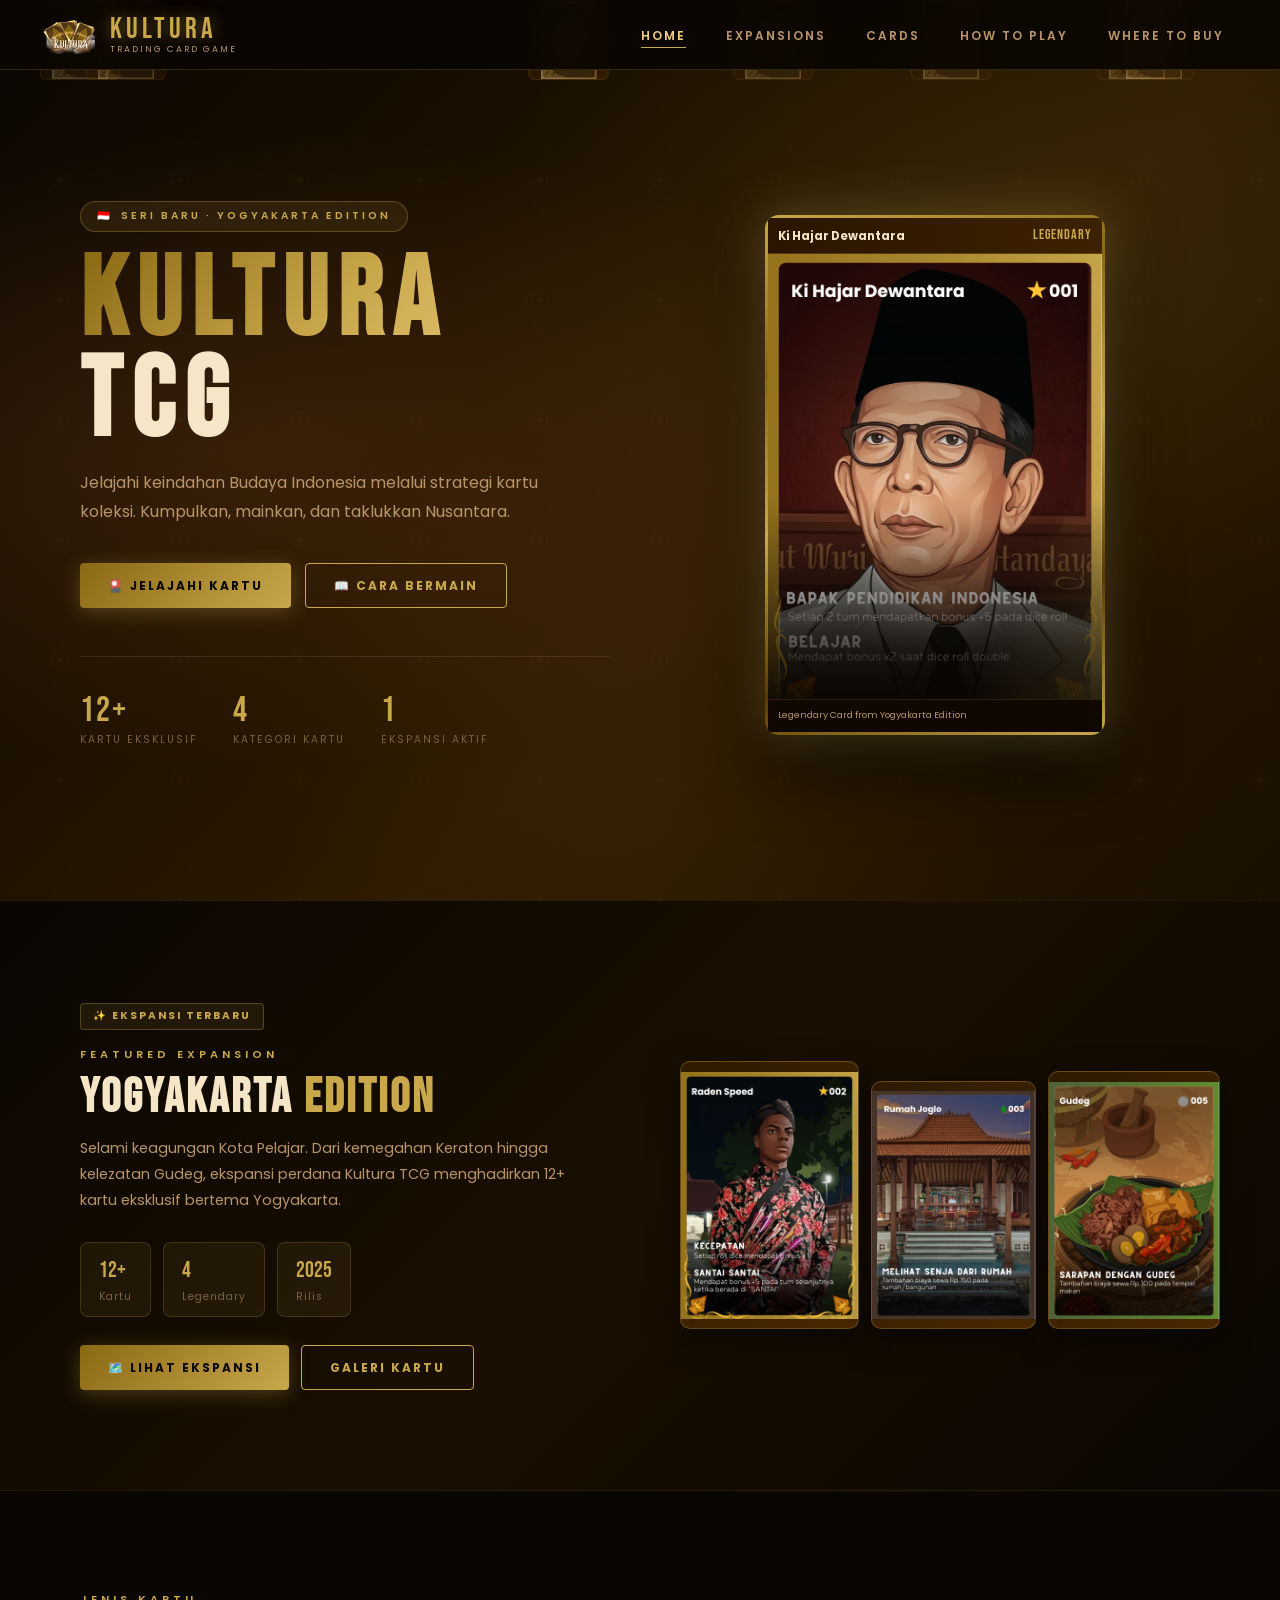
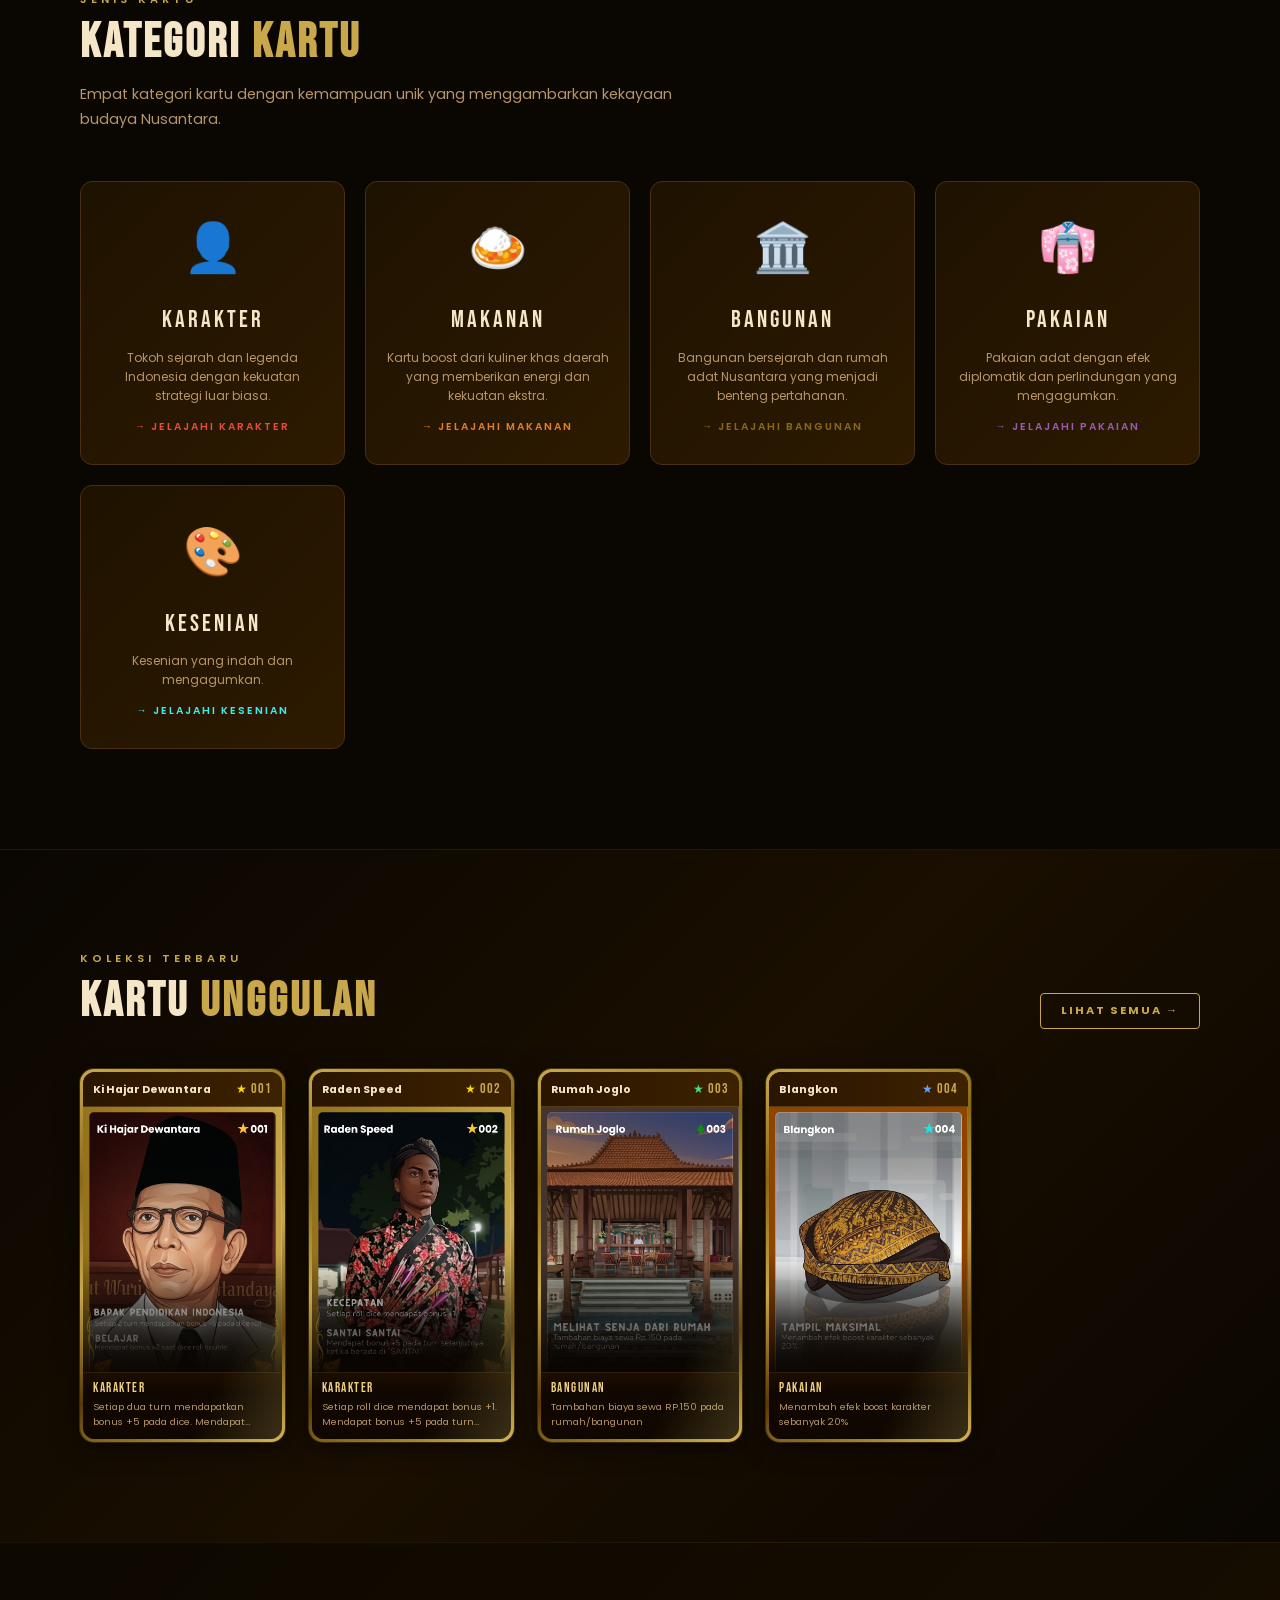
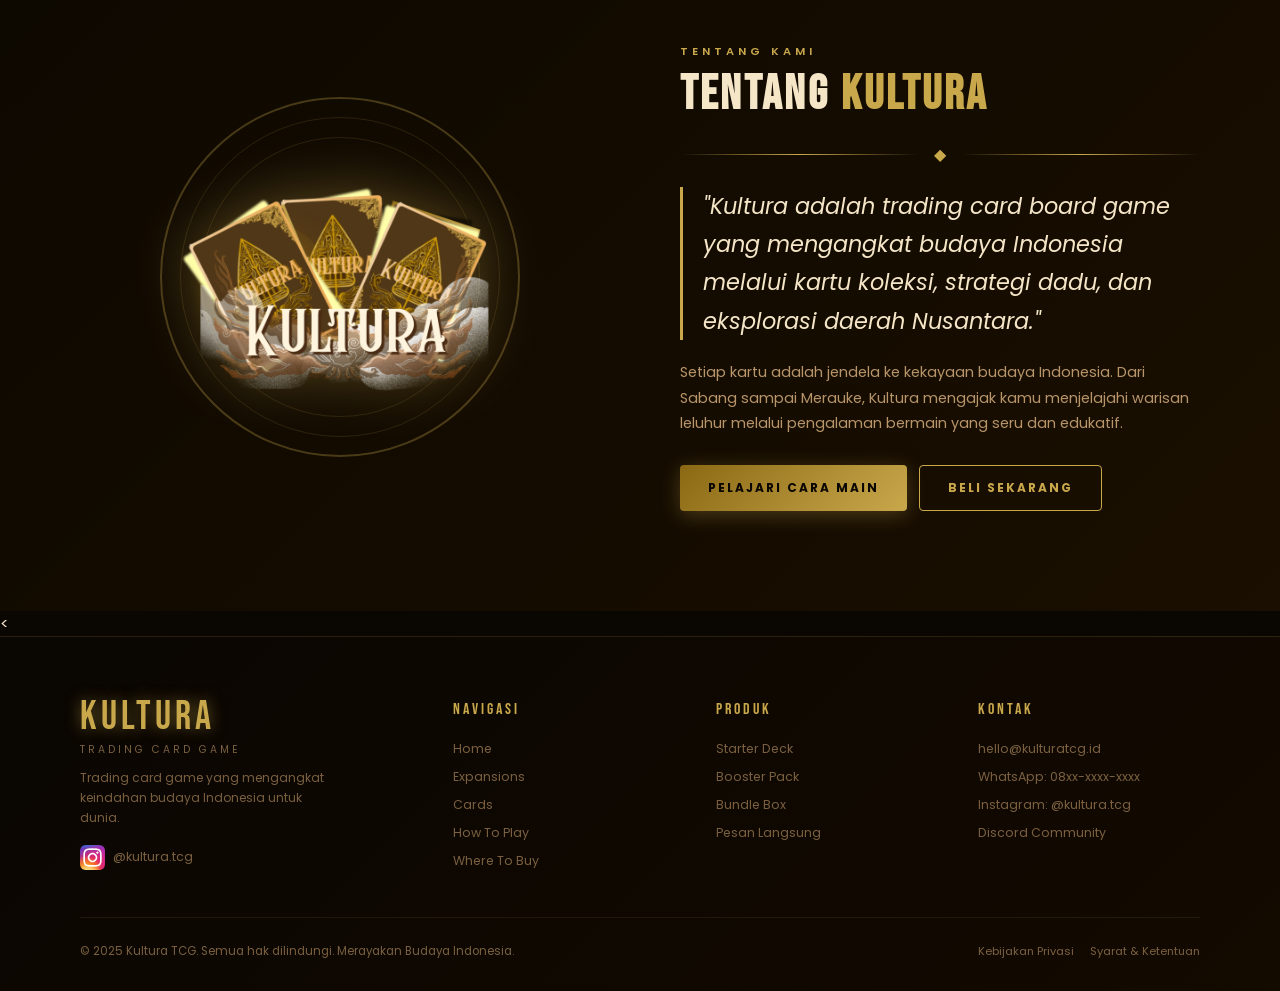
==== commit 26fce714: "updating css" ====
--- a/index.html
+++ b/index.html
@@ -5,6 +5,7 @@
   <meta name="viewport" content="width=device-width, initial-scale=1.0">
   <title>Kultura TCG - Jelajahi Budaya Indonesia Melalui Kartu</title>
   <link rel="stylesheet" href="style.css">
+  <link rel="icon" type="image/png" href="./assets/images/logo.png">
   <link rel="preconnect" href="https://fonts.googleapis.com">
   <link href="https://fonts.googleapis.com/css2?family=Poppins:wght@300;400;500;600;700&family=Bebas+Neue&family=Cinzel:wght@400;600;700&display=swap" rel="stylesheet">
 </head>
@@ -20,7 +21,7 @@
 <!-- Navbar -->
 <nav class="navbar">
   <a href="index.html" class="nav-logo">
-    <div class="nav-logo-icon">🏛️</div>
+    <div class="nav-logo-icon"><img src="./assets/images/logo.png" alt=""></div>
     <div>
       <div class="nav-logo-text">KULTURA</div>
       <div class="nav-logo-sub">Trading Card Game</div>
@@ -101,7 +102,7 @@
             <span class="hero-card-rarity">Legendary</span>
           </div>
           <div class="hero-card-art">
-            <img src="../assets/images/kihajar.png" alt="">
+            <img src="./assets/images/kihajar.png" alt="">
             <div class="holo-shine"></div>
           </div>
           <div class="hero-card-footer">
@@ -147,9 +148,9 @@
       </div>
 
       <div class="expansion-preview reveal reveal-delay-2">
-        <a href="card.html?id=KLT-YOG-001" class="exp-preview-card">👤</a>
-        <a href="card.html?id=KLT-YOG-003" class="exp-preview-card">🏛️</a>
-        <a href="card.html?id=KLT-YOG-002" class="exp-preview-card">🍛</a>
+        <a href="card.html?id=002" class="exp-preview-card"><img src="./assets/images/radenspeed.png" alt=""></a>
+        <a href="card.html?id=003" class="exp-preview-card"><img src="./assets/images/rumahjoglo.png" alt=""></a>
+        <a href="card.html?id=005" class="exp-preview-card"><img src="./assets/images/gudeg.png" alt=""></a>
       </div>
     </div>
   </div>
@@ -223,7 +224,7 @@
     <div class="about-inner">
       <div class="about-ornament reveal">
         <div class="ornament-frame">
-          <div class="ornament-inner">🏛️</div>
+          <div class="ornament-inner"><img src="./assets/images/logo.png" alt=""></div>
         </div>
       </div>
 
@@ -246,23 +247,21 @@
   </div>
 </section>
 
-<!-- ═══════════════════════════════ -->
-<!-- FOOTER -->
-<!-- ═══════════════════════════════ -->
+<<!-- Footer -->
 <footer class="footer">
   <div class="footer-grid">
     <div class="footer-brand">
       <div class="nav-logo-text">KULTURA</div>
       <div class="nav-logo-sub" style="letter-spacing:3px;color:var(--text-muted);font-size:0.65rem;">Trading Card Game</div>
-      <p class="footer-tagline">Trading card game yang mengangkat keindahan dan kekayaan budaya Indonesia untuk dunia.</p>
+      <p class="footer-tagline">Trading card game yang mengangkat keindahan budaya Indonesia untuk dunia.</p>
       <div class="footer-social">
-        <div class="social-btn">📘</div>
-        <div class="social-btn">📸</div>
-        <div class="social-btn">🐦</div>
-        <div class="social-btn">▶️</div>
-      </div>
-    </div>
-
+        <a href="https://www.instagram.com/kultura.tcg/" 
+          target="_blank" 
+          class="instagram-link">
+            <img src="./assets/images/instagram.png" alt="Instagram Logo"><span>@kultura.tcg</span>
+        </a>
+      </div>
+    </div>
     <div>
       <div class="footer-col-title">Navigasi</div>
       <div class="footer-links">
@@ -273,28 +272,25 @@
         <a href="where-to-buy.html">Where To Buy</a>
       </div>
     </div>
-
     <div>
-      <div class="footer-col-title">Ekspansi</div>
+      <div class="footer-col-title">Produk</div>
       <div class="footer-links">
-        <a href="expansion-detail.html">Yogyakarta Edition</a>
-        <a href="#">Bali Edition (Coming Soon)</a>
-        <a href="#">Papua Edition (Coming Soon)</a>
-      </div>
-    </div>
-
+        <a href="where-to-buy.html">Starter Deck</a>
+        <a href="where-to-buy.html">Booster Pack</a>
+        <a href="where-to-buy.html">Bundle Box</a>
+        <a href="where-to-buy.html#order-section">Pesan Langsung</a>
+      </div>
+    </div>
     <div>
-      <div class="footer-col-title">Kategori</div>
+      <div class="footer-col-title">Kontak</div>
       <div class="footer-links">
-        <a href="cards.html?cat=Karakter">Karakter</a>
-        <a href="cards.html?cat=Makanan">Makanan</a>
-        <a href="cards.html?cat=Bangunan">Bangunan</a>
-        <a href="cards.html?cat=Pakaian">Pakaian</a>
-        <a href="cards.html?cat=Kesenian">Kesenian</a>
-      </div>
-    </div>
-  </div>
-
+        <a href="mailto:hello@kulturatcg.id">hello@kulturatcg.id</a>
+        <a href="#">WhatsApp: 08xx-xxxx-xxxx</a>
+        <a href="#">Instagram: @kultura.tcg</a>
+        <a href="#">Discord Community</a>
+      </div>
+    </div>
+  </div>
   <div class="footer-bottom">
     <span>© 2025 Kultura TCG. Semua hak dilindungi. Merayakan Budaya Indonesia.</span>
     <span style="display:flex;gap:16px;">
--- a/style.css
+++ b/style.css
@@ -179,16 +179,21 @@
   line-height: 1;
 }
 
+/* FIXED LOGO */
 .nav-logo-icon {
-  width: 40px;
-  height: 40px;
-  background: linear-gradient(135deg, var(--gold-dark), var(--gold));
-  border-radius: 50%;
+  width: 60px;
+  height: 60px;
   display: flex;
   align-items: center;
   justify-content: center;
-  font-size: 1.2rem;
-  box-shadow: 0 0 15px rgba(201,168,76,0.4);
+}
+
+/* REMOVE YELLOW BACKGROUND */
+.nav-logo-icon img {
+  width: 100%;
+  height: 100%;
+  object-fit: contain;
+  display: block;
 }
 
 .nav-links {
@@ -1689,9 +1694,31 @@
 .footer-links a:hover { color: var(--gold); }
 
 .footer-social {
-  display: flex;
+  display: inline-flex;
   gap: 10px;
   margin-top: 16px;
+}
+
+/* Instagram Link */
+.instagram-link {
+  display: inline-flex;
+  align-items: center;
+  gap: 8px;
+  text-decoration: none;
+  color: var(--text-muted);
+  font-size: 0.78rem;
+  transition: all var(--transition);
+}
+
+.instagram-link img {
+  width: 25px;
+  height: 25px;
+  object-fit: contain;
+}
+
+.instagram-link:hover {
+  color: var(--gold);
+  transform: translateY(-2px);
 }
 
 .social-btn {
